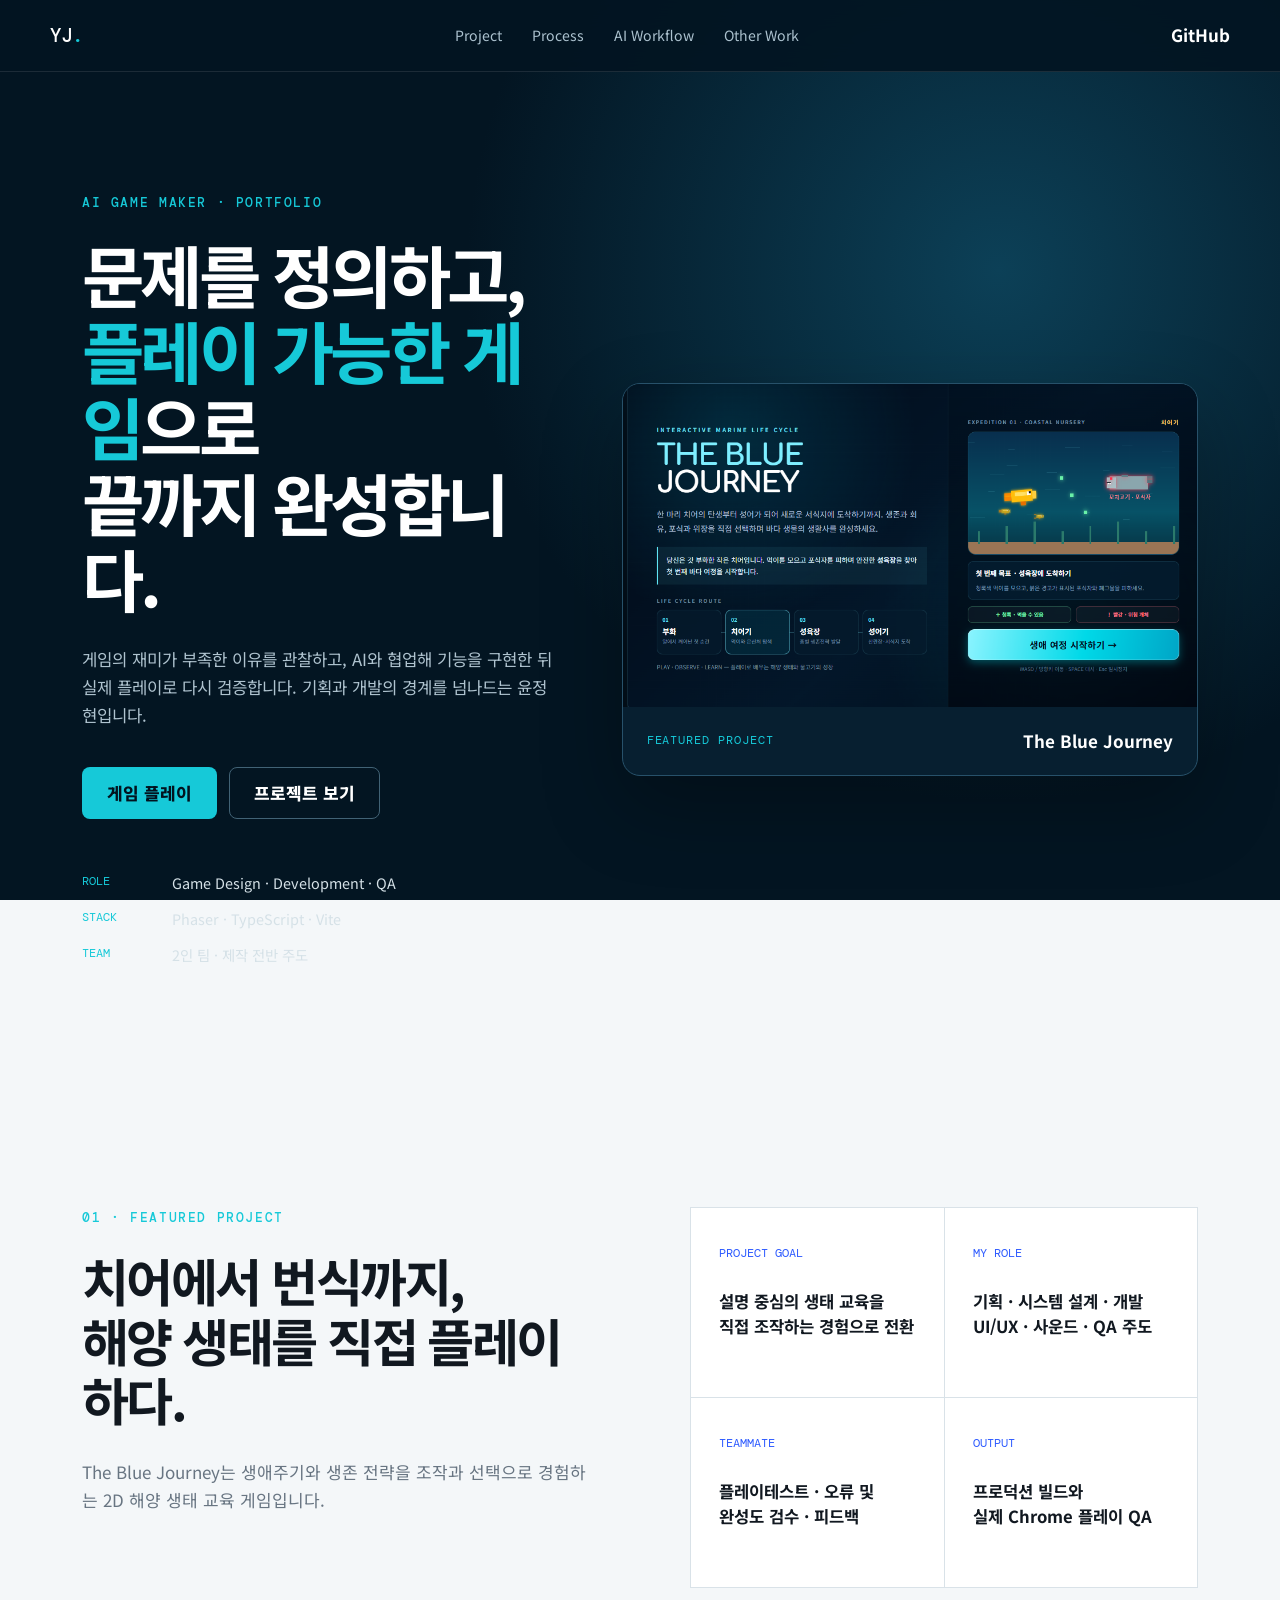
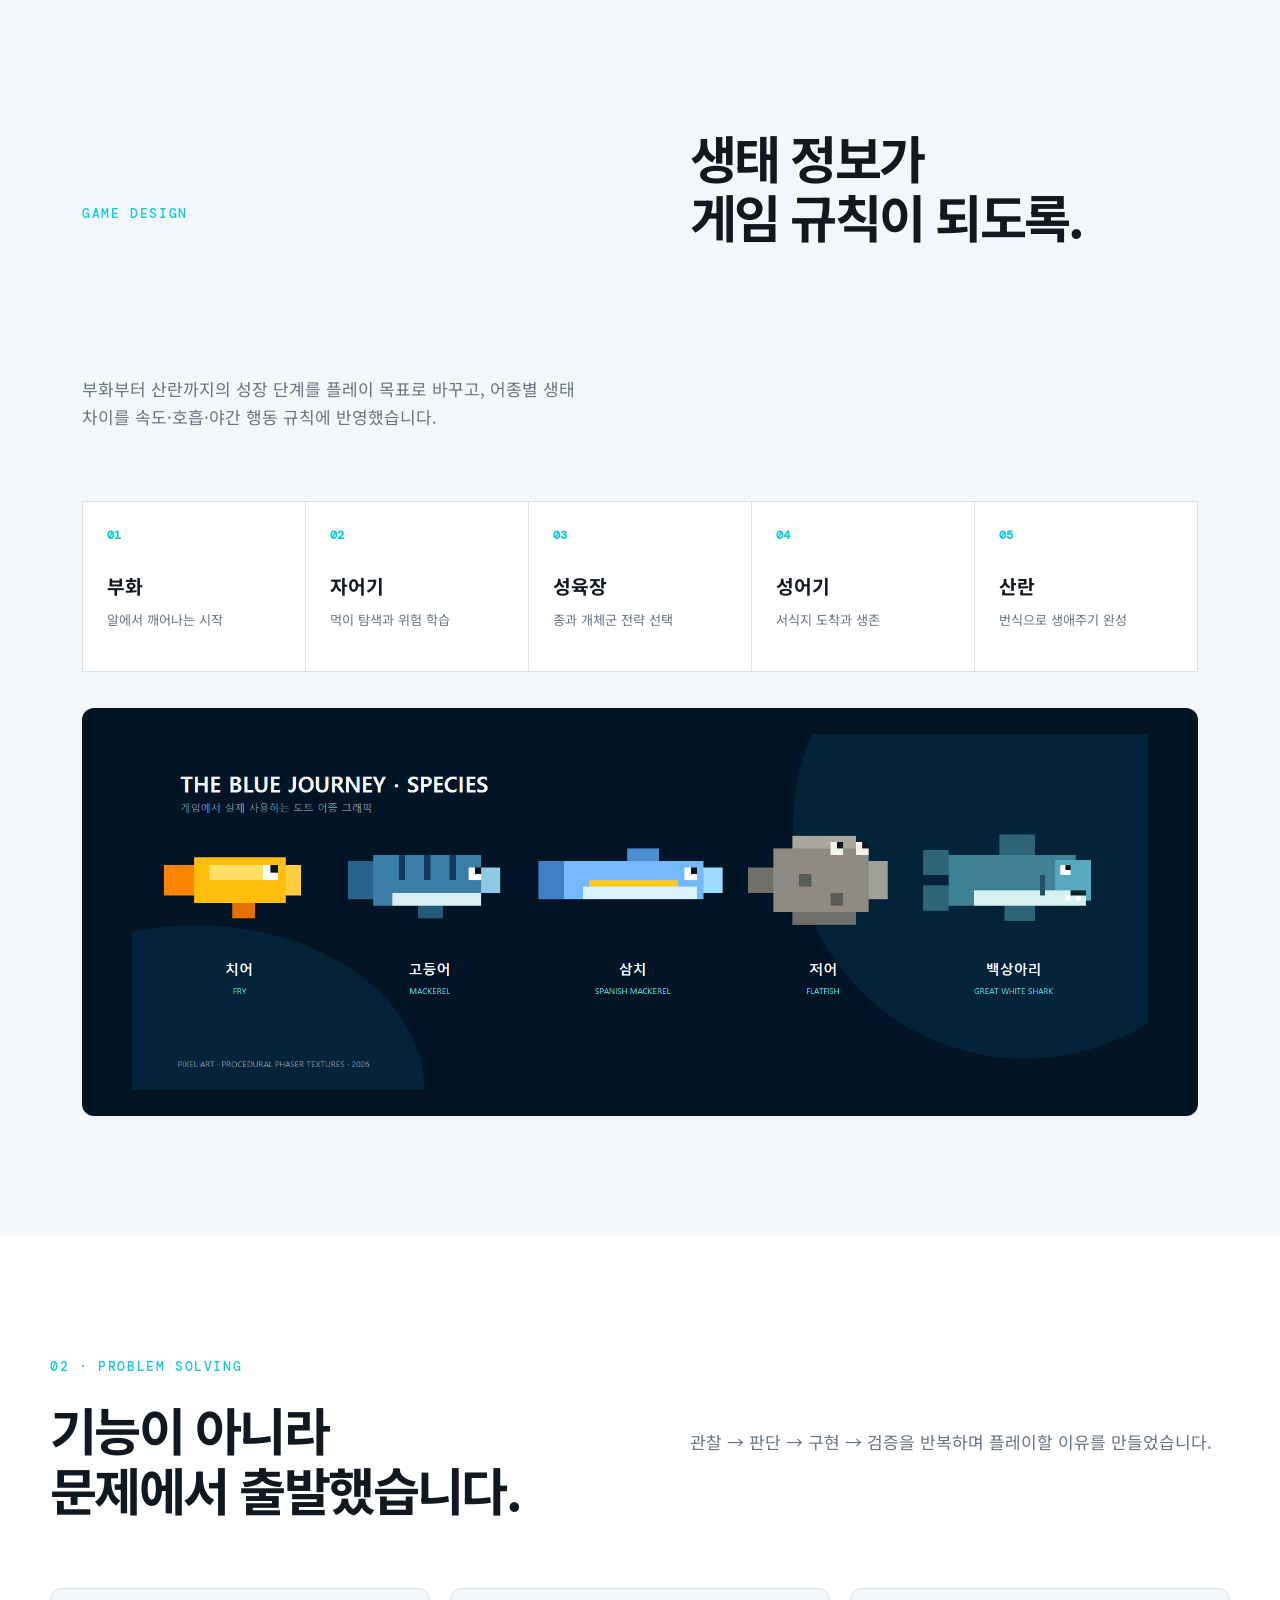
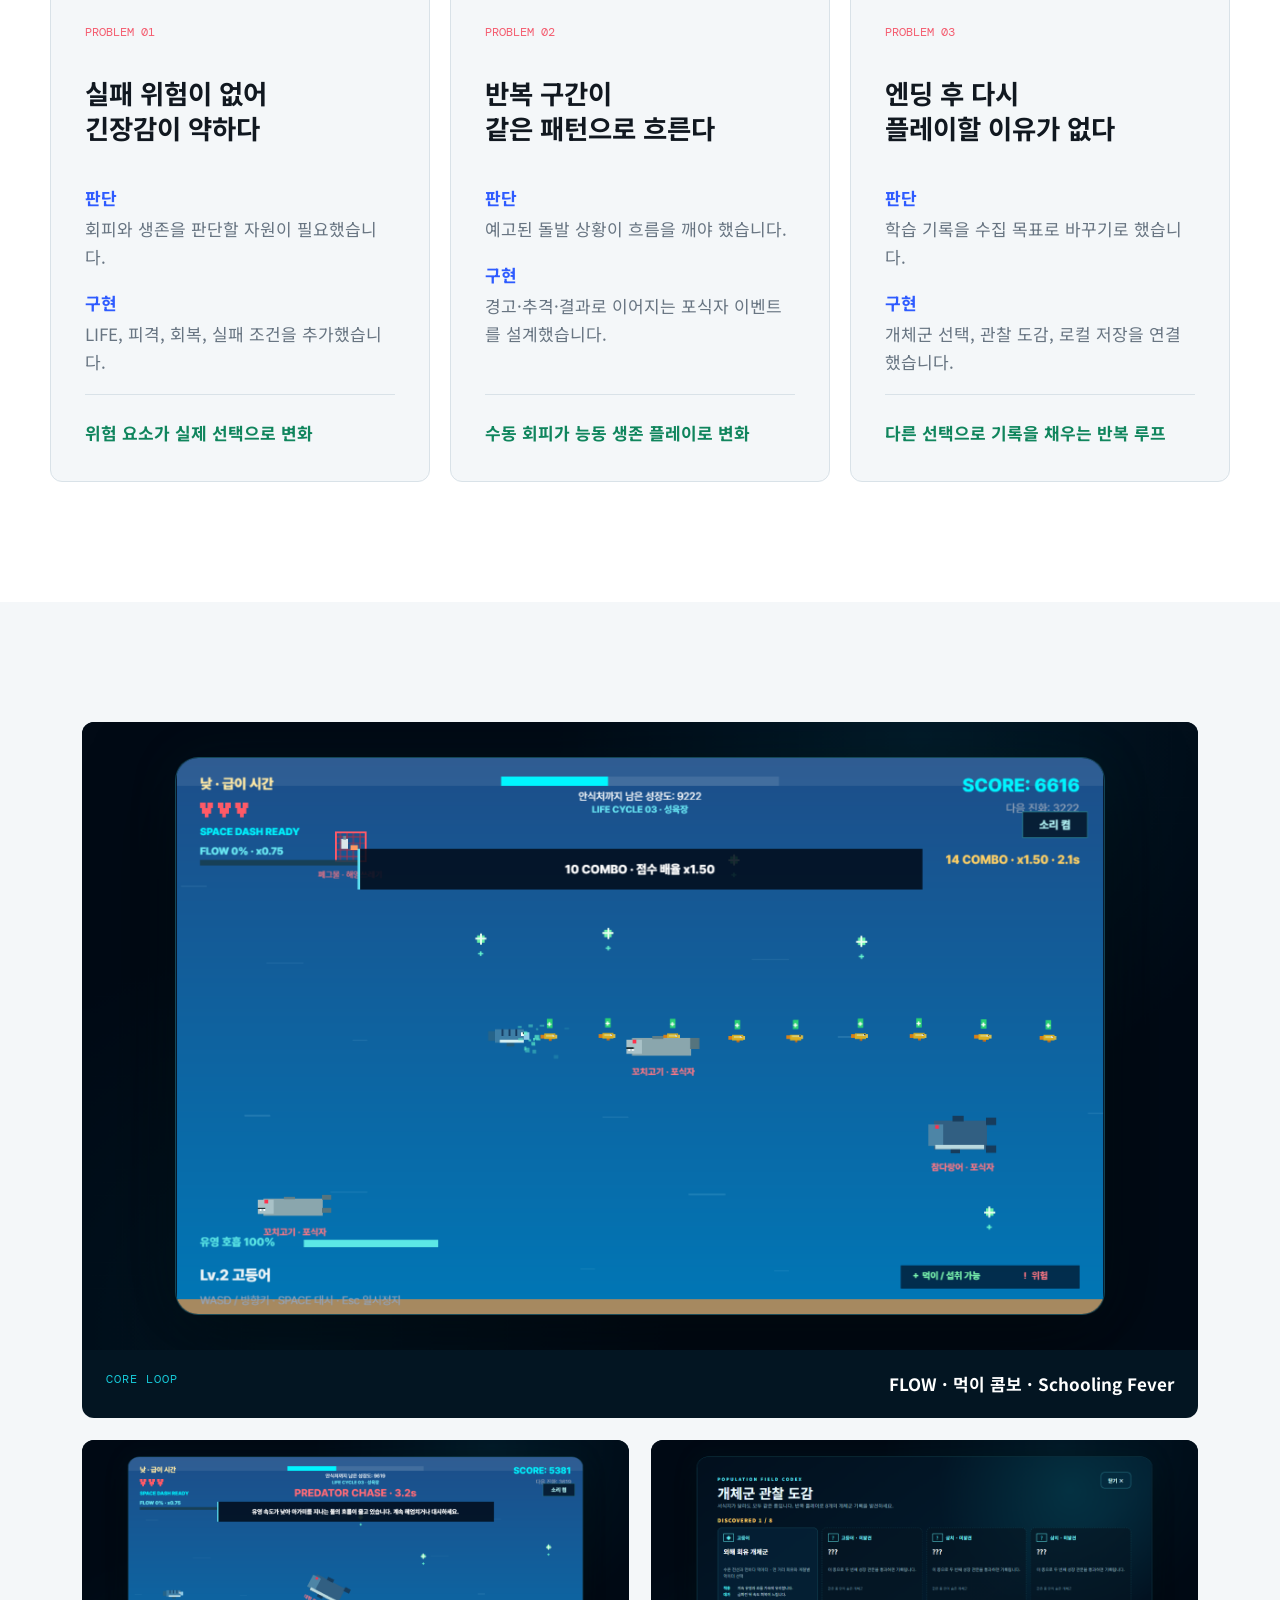
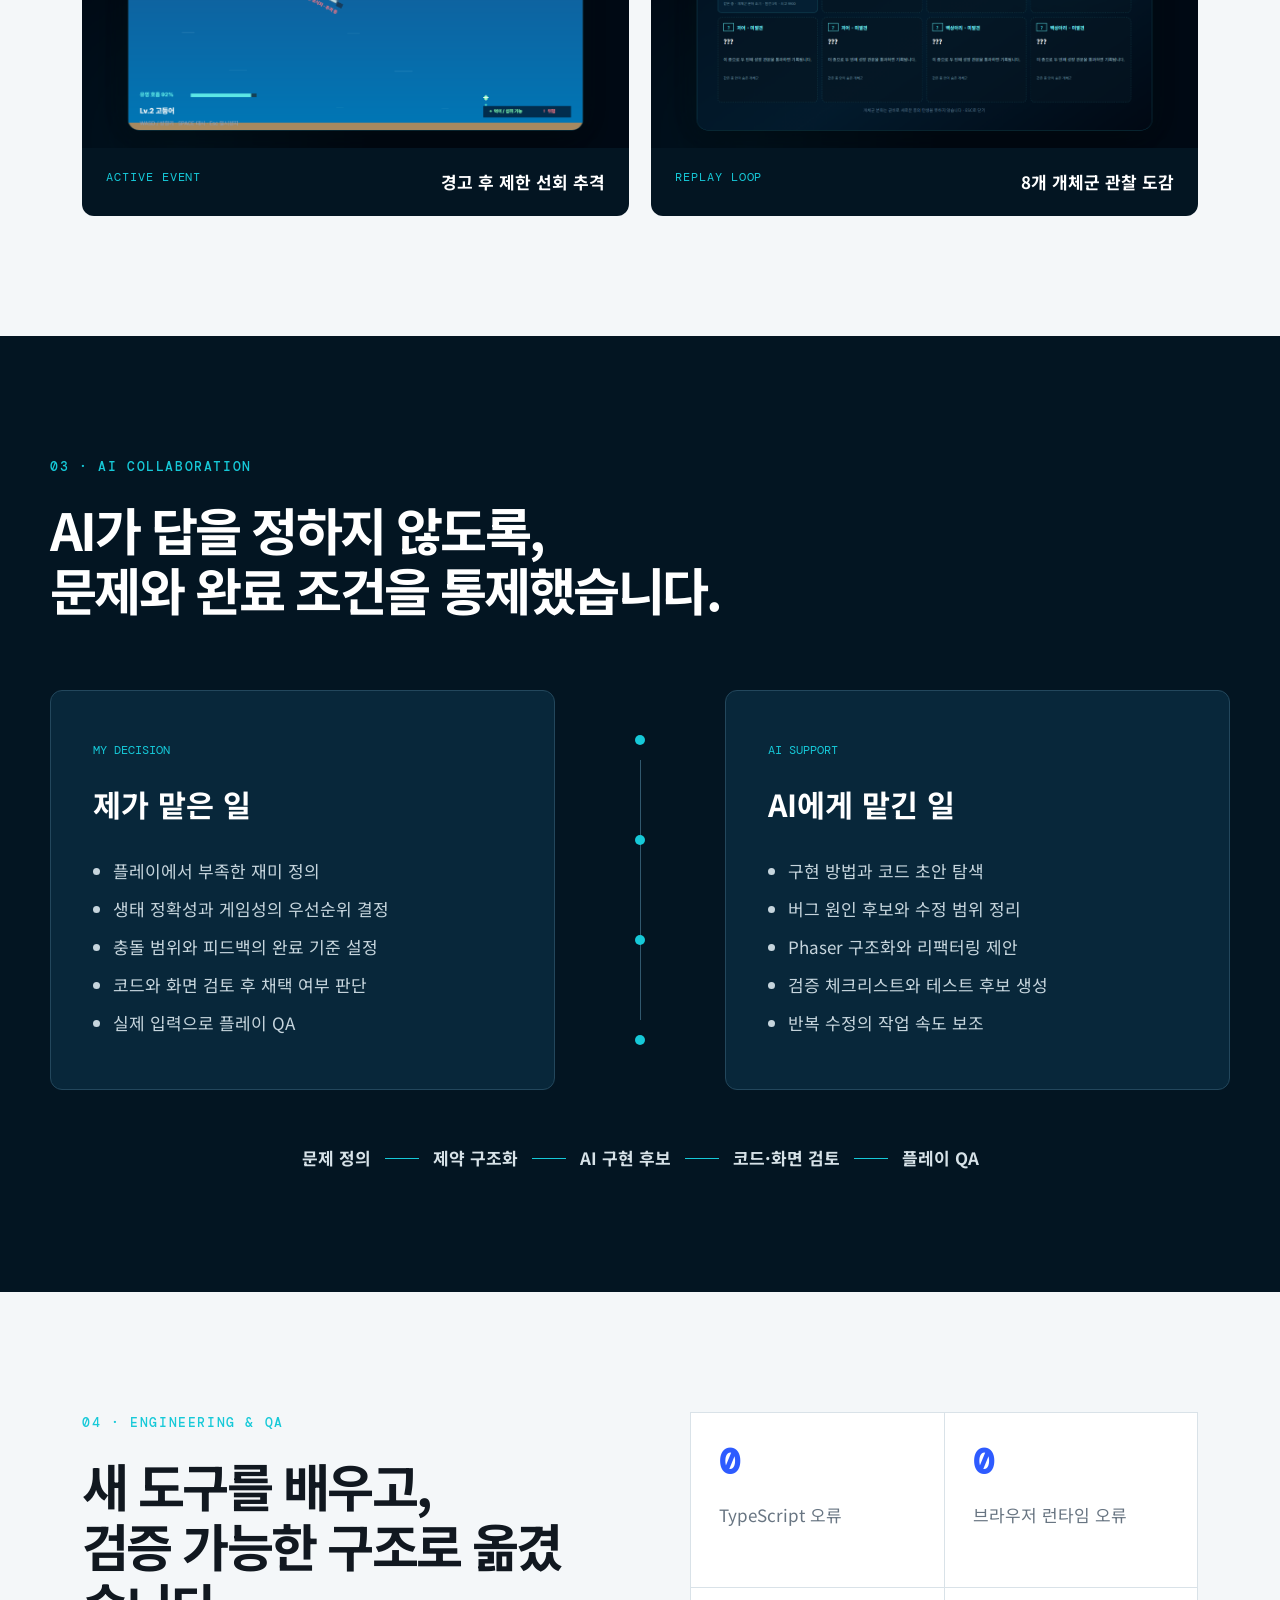
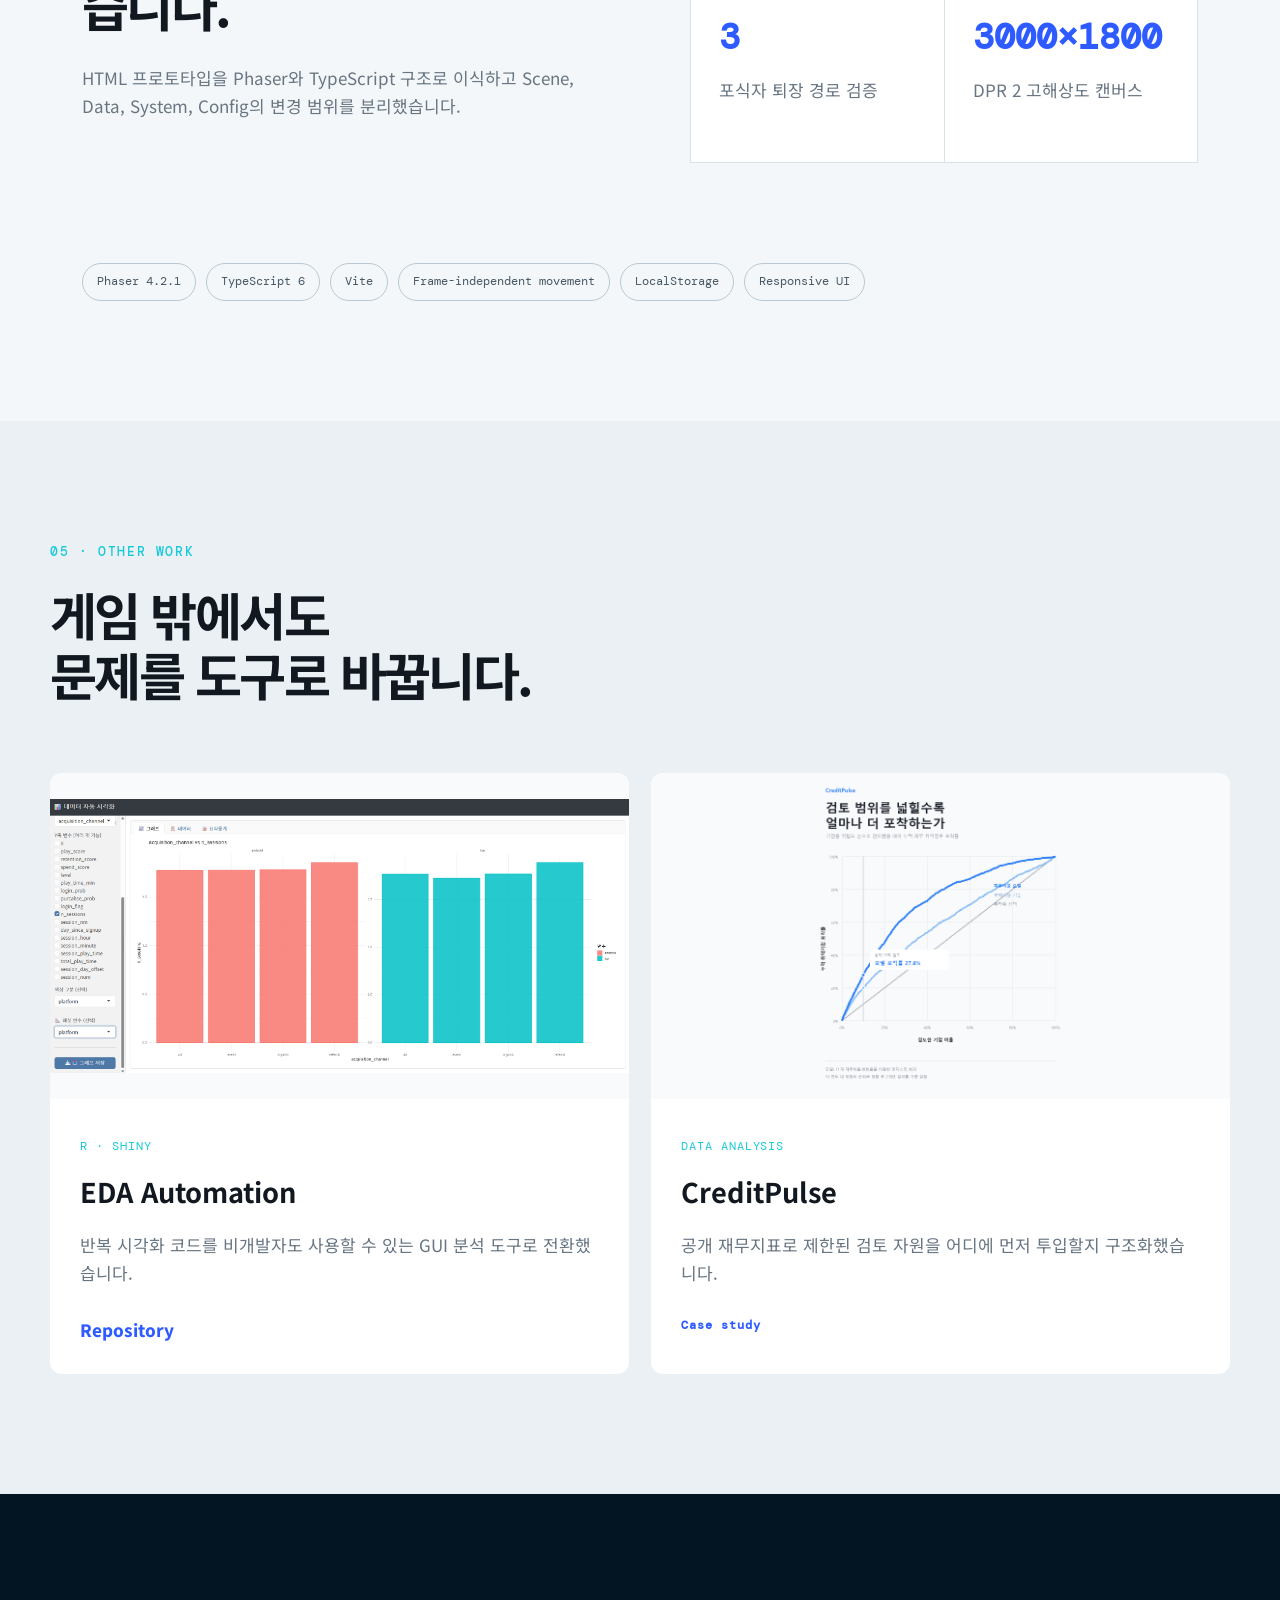
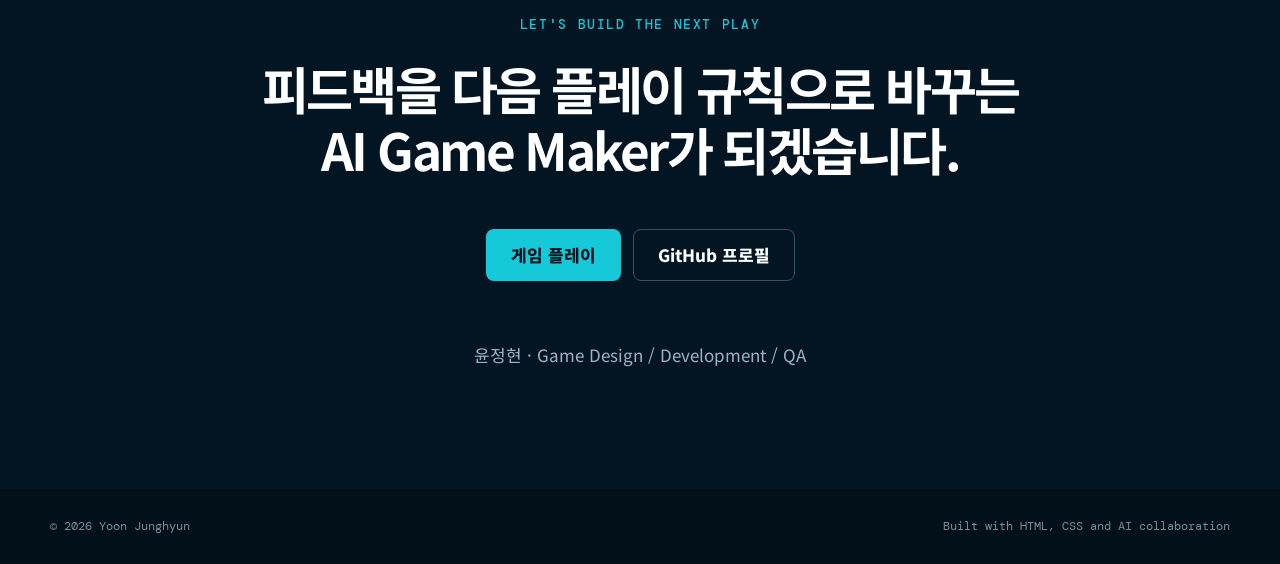
==== index.html @ adaa2466 "Publish AI Game Maker portfolio and playable game" ====
<!doctype html>
<html lang="ko">
  <head>
    <meta charset="UTF-8" />
    <meta name="viewport" content="width=device-width, initial-scale=1.0" />
    <meta name="description" content="AI Game Maker 지원자 윤정현의 게임 제작 포트폴리오" />
    <meta name="theme-color" content="#031522" />
    <title>윤정현 · AI Game Maker Portfolio</title>
    <link rel="preconnect" href="https://fonts.googleapis.com" />
    <link rel="preconnect" href="https://fonts.gstatic.com" crossorigin />
    <link href="https://fonts.googleapis.com/css2?family=DM+Mono:wght@400;500&family=Noto+Sans+KR:wght@400;500;700;900&display=swap" rel="stylesheet" />
    <link rel="stylesheet" href="./styles.css" />
  </head>
  <body>
    <header class="site-header">
      <a class="brand" href="#top" aria-label="페이지 맨 위로">YJ<span>.</span></a>
      <nav aria-label="주요 메뉴">
        <a href="#project">Project</a>
        <a href="#process">Process</a>
        <a href="#ai">AI Workflow</a>
        <a href="#other">Other Work</a>
      </nav>
      <a class="header-link" href="https://github.com/jh1011" target="_blank" rel="noreferrer">GitHub</a>
    </header>

    <main id="top">
      <section class="hero section-shell">
        <div class="hero-copy reveal">
          <p class="eyebrow">AI GAME MAKER · PORTFOLIO</p>
          <h1>문제를 정의하고,<br /><span>플레이 가능한 게임</span>으로<br />끝까지 완성합니다.</h1>
          <p class="hero-description">
            게임의 재미가 부족한 이유를 관찰하고, AI와 협업해 기능을 구현한 뒤
            실제 플레이로 다시 검증합니다. 기획과 개발의 경계를 넘나드는 윤정현입니다.
          </p>
          <div class="hero-actions">
            <a class="button primary" href="./game/">게임 플레이</a>
            <a class="button secondary" href="#project">프로젝트 보기</a>
          </div>
          <dl class="hero-meta">
            <div><dt>ROLE</dt><dd>Game Design · Development · QA</dd></div>
            <div><dt>STACK</dt><dd>Phaser · TypeScript · Vite</dd></div>
            <div><dt>TEAM</dt><dd>2인 팀 · 제작 전반 주도</dd></div>
          </dl>
        </div>
        <div class="hero-visual reveal delay-1">
          <img src="./assets/blue-journey-cover.png" alt="The Blue Journey 게임 시작 화면" />
          <div class="hero-caption"><span>FEATURED PROJECT</span><strong>The Blue Journey</strong></div>
        </div>
      </section>

      <section class="project-intro section-shell" id="project">
        <div class="section-heading reveal">
          <p class="eyebrow">01 · FEATURED PROJECT</p>
          <h2>치어에서 번식까지,<br />해양 생태를 직접 플레이하다.</h2>
          <p>The Blue Journey는 생애주기와 생존 전략을 조작과 선택으로 경험하는 2D 해양 생태 교육 게임입니다.</p>
        </div>
        <div class="project-facts reveal delay-1">
          <article><span>PROJECT GOAL</span><strong>설명 중심의 생태 교육을<br />직접 조작하는 경험으로 전환</strong></article>
          <article><span>MY ROLE</span><strong>기획 · 시스템 설계 · 개발<br />UI/UX · 사운드 · QA 주도</strong></article>
          <article><span>TEAMMATE</span><strong>플레이테스트 · 오류 및<br />완성도 검수 · 피드백</strong></article>
          <article><span>OUTPUT</span><strong>프로덕션 빌드와<br />실제 Chrome 플레이 QA</strong></article>
        </div>
      </section>

      <section class="life-cycle section-shell">
        <div class="cycle-copy reveal">
          <p class="eyebrow">GAME DESIGN</p>
          <h2>생태 정보가<br />게임 규칙이 되도록.</h2>
          <p>부화부터 산란까지의 성장 단계를 플레이 목표로 바꾸고, 어종별 생태 차이를 속도·호흡·야간 행동 규칙에 반영했습니다.</p>
        </div>
        <div class="cycle-route reveal delay-1" aria-label="게임 생애주기 단계">
          <div><b>01</b><strong>부화</strong><span>알에서 깨어나는 시작</span></div>
          <div><b>02</b><strong>자어기</strong><span>먹이 탐색과 위험 학습</span></div>
          <div><b>03</b><strong>성육장</strong><span>종과 개체군 전략 선택</span></div>
          <div><b>04</b><strong>성어기</strong><span>서식지 도착과 생존</span></div>
          <div><b>05</b><strong>산란</strong><span>번식으로 생애주기 완성</span></div>
        </div>
        <img class="fish-lineup reveal" src="./assets/fish-lineup.png" alt="게임에 등장하는 도트 그래픽 어종 캐릭터" />
      </section>

      <section class="process section-shell" id="process">
        <div class="section-heading reveal">
          <p class="eyebrow">02 · PROBLEM SOLVING</p>
          <h2>기능이 아니라<br />문제에서 출발했습니다.</h2>
          <p>관찰 → 판단 → 구현 → 검증을 반복하며 플레이할 이유를 만들었습니다.</p>
        </div>
        <div class="process-grid">
          <article class="process-card reveal">
            <span class="problem-tag">PROBLEM 01</span>
            <h3>실패 위험이 없어<br />긴장감이 약하다</h3>
            <p><b>판단</b> 회피와 생존을 판단할 자원이 필요했습니다.</p>
            <p><b>구현</b> LIFE, 피격, 회복, 실패 조건을 추가했습니다.</p>
            <strong class="result">위험 요소가 실제 선택으로 변화</strong>
          </article>
          <article class="process-card reveal delay-1">
            <span class="problem-tag">PROBLEM 02</span>
            <h3>반복 구간이<br />같은 패턴으로 흐른다</h3>
            <p><b>판단</b> 예고된 돌발 상황이 흐름을 깨야 했습니다.</p>
            <p><b>구현</b> 경고·추격·결과로 이어지는 포식자 이벤트를 설계했습니다.</p>
            <strong class="result">수동 회피가 능동 생존 플레이로 변화</strong>
          </article>
          <article class="process-card reveal delay-2">
            <span class="problem-tag">PROBLEM 03</span>
            <h3>엔딩 후 다시<br />플레이할 이유가 없다</h3>
            <p><b>판단</b> 학습 기록을 수집 목표로 바꾸기로 했습니다.</p>
            <p><b>구현</b> 개체군 선택, 관찰 도감, 로컬 저장을 연결했습니다.</p>
            <strong class="result">다른 선택으로 기록을 채우는 반복 루프</strong>
          </article>
        </div>
      </section>

      <section class="screens section-shell" aria-label="게임 플레이 화면">
        <figure class="screen-wide reveal">
          <img src="./assets/gameplay-flow.png" alt="FLOW와 먹이 콤보가 작동하는 플레이 화면" />
          <figcaption><span>CORE LOOP</span><strong>FLOW · 먹이 콤보 · Schooling Fever</strong></figcaption>
        </figure>
        <figure class="reveal delay-1">
          <img src="./assets/predator-chase.png" alt="포식자 추격 이벤트 플레이 화면" />
          <figcaption><span>ACTIVE EVENT</span><strong>경고 후 제한 선회 추격</strong></figcaption>
        </figure>
        <figure class="reveal delay-2">
          <img src="./assets/population-codex.png" alt="발견한 개체군이 기록되는 관찰 도감 화면" />
          <figcaption><span>REPLAY LOOP</span><strong>8개 개체군 관찰 도감</strong></figcaption>
        </figure>
      </section>

      <section class="ai-workflow section-shell" id="ai">
        <div class="section-heading light reveal">
          <p class="eyebrow">03 · AI COLLABORATION</p>
          <h2>AI가 답을 정하지 않도록,<br />문제와 완료 조건을 통제했습니다.</h2>
        </div>
        <div class="role-split reveal delay-1">
          <article>
            <span>MY DECISION</span>
            <h3>제가 맡은 일</h3>
            <ul>
              <li>플레이에서 부족한 재미 정의</li>
              <li>생태 정확성과 게임성의 우선순위 결정</li>
              <li>충돌 범위와 피드백의 완료 기준 설정</li>
              <li>코드와 화면 검토 후 채택 여부 판단</li>
              <li>실제 입력으로 플레이 QA</li>
            </ul>
          </article>
          <div class="workflow-line" aria-hidden="true"><span></span><span></span><span></span><span></span></div>
          <article>
            <span>AI SUPPORT</span>
            <h3>AI에게 맡긴 일</h3>
            <ul>
              <li>구현 방법과 코드 초안 탐색</li>
              <li>버그 원인 후보와 수정 범위 정리</li>
              <li>Phaser 구조화와 리팩터링 제안</li>
              <li>검증 체크리스트와 테스트 후보 생성</li>
              <li>반복 수정의 작업 속도 보조</li>
            </ul>
          </article>
        </div>
        <p class="workflow-summary reveal">문제 정의 <i></i> 제약 구조화 <i></i> AI 구현 후보 <i></i> 코드·화면 검토 <i></i> 플레이 QA</p>
      </section>

      <section class="engineering section-shell">
        <div class="section-heading reveal">
          <p class="eyebrow">04 · ENGINEERING & QA</p>
          <h2>새 도구를 배우고,<br />검증 가능한 구조로 옮겼습니다.</h2>
          <p>HTML 프로토타입을 Phaser와 TypeScript 구조로 이식하고 Scene, Data, System, Config의 변경 범위를 분리했습니다.</p>
        </div>
        <div class="metrics reveal delay-1">
          <article><strong>0</strong><span>TypeScript 오류</span></article>
          <article><strong>0</strong><span>브라우저 런타임 오류</span></article>
          <article><strong>3</strong><span>포식자 퇴장 경로 검증</span></article>
          <article><strong>3000×1800</strong><span>DPR 2 고해상도 캔버스</span></article>
        </div>
        <div class="tech-row reveal">
          <span>Phaser 4.2.1</span><span>TypeScript 6</span><span>Vite</span><span>Frame-independent movement</span><span>LocalStorage</span><span>Responsive UI</span>
        </div>
      </section>

      <section class="other-work section-shell" id="other">
        <div class="section-heading reveal">
          <p class="eyebrow">05 · OTHER WORK</p>
          <h2>게임 밖에서도<br />문제를 도구로 바꿉니다.</h2>
        </div>
        <div class="other-grid">
          <article class="other-card reveal">
            <img src="./assets/eda-automation.png" alt="EDA 자동화 GUI 분석 도구 화면" />
            <div><span>R · SHINY</span><h3>EDA Automation</h3><p>반복 시각화 코드를 비개발자도 사용할 수 있는 GUI 분석 도구로 전환했습니다.</p><a href="https://github.com/jh1011/r-shiny-data-visualization-app" target="_blank" rel="noreferrer">Repository</a></div>
          </article>
          <article class="other-card reveal delay-1">
            <img src="./assets/creditpulse.png" alt="CreditPulse 취약징후 기업 선별 결과 그래프" />
            <div><span>DATA ANALYSIS</span><h3>CreditPulse</h3><p>공개 재무지표로 제한된 검토 자원을 어디에 먼저 투입할지 구조화했습니다.</p><span class="coming">Case study</span></div>
          </article>
        </div>
      </section>

      <section class="contact section-shell reveal">
        <p class="eyebrow">LET'S BUILD THE NEXT PLAY</p>
        <h2>피드백을 다음 플레이 규칙으로 바꾸는<br />AI Game Maker가 되겠습니다.</h2>
        <div class="contact-links">
          <a class="button primary" href="./game/">게임 플레이</a>
          <a class="button secondary dark" href="https://github.com/jh1011" target="_blank" rel="noreferrer">GitHub 프로필</a>
        </div>
        <p class="contact-name">윤정현 · Game Design / Development / QA</p>
      </section>
    </main>

    <footer><span>© 2026 Yoon Junghyun</span><span>Built with HTML, CSS and AI collaboration</span></footer>
    <script src="./script.js"></script>
  </body>
</html>
---- styles.css ----
:root {
  --navy: #031522;
  --navy-2: #08273a;
  --ink: #111820;
  --muted: #687582;
  --paper: #f4f7f9;
  --white: #ffffff;
  --line: #d9e2e8;
  --cyan: #16c9d8;
  --blue: #2e5bff;
  --green: #33bd87;
  --red: #f45d70;
  --max: 1180px;
}

* { box-sizing: border-box; }
html { scroll-behavior: smooth; }
body { margin: 0; background: var(--paper); color: var(--ink); font-family: "Noto Sans KR", sans-serif; font-size: 17px; line-height: 1.65; }
a { color: inherit; text-decoration: none; }
img { display: block; width: 100%; }
.section-shell { max-width: var(--max); margin: 0 auto; padding: 120px 32px; }
.eyebrow { margin: 0 0 22px; color: var(--cyan); font-family: "DM Mono", monospace; font-size: .84rem; font-weight: 500; letter-spacing: .12em; }
.site-header { position: sticky; top: 0; z-index: 20; display: flex; align-items: center; justify-content: space-between; height: 72px; padding: 0 max(32px, calc((100vw - var(--max)) / 2)); background: rgba(3,21,34,.9); color: var(--white); border-bottom: 1px solid rgba(255,255,255,.1); backdrop-filter: blur(14px); }
.brand { font-family: "DM Mono", monospace; font-size: 1.2rem; font-weight: 500; }
.brand span { color: var(--cyan); }
.site-header nav { display: flex; gap: 30px; font-size: .88rem; color: #acc2cf; }
.site-header nav a:hover, .header-link:hover { color: var(--cyan); }
.header-link { color: var(--white); font-weight: 700; }

.hero { min-height: calc(100vh - 72px); display: grid; grid-template-columns: .9fr 1.1fr; gap: 68px; align-items: center; color: var(--white); }
body::before { content: ""; position: absolute; inset: 0 0 auto; height: min(900px, 100vh); z-index: -1; background: radial-gradient(circle at 78% 30%, #0c4057 0, var(--navy) 45%), var(--navy); }
.hero h1 { margin: 0; font-size: clamp(2.9rem, 5.3vw, 5.2rem); line-height: 1.12; letter-spacing: -.055em; }
.hero h1 span { color: var(--cyan); }
.hero-description { max-width: 640px; margin: 30px 0 0; color: #afc3cf; font-size: 1.05rem; }
.hero-actions { display: flex; gap: 12px; margin-top: 38px; }
.button { display: inline-flex; align-items: center; justify-content: center; min-height: 52px; padding: 0 24px; border: 1px solid transparent; border-radius: 8px; font-weight: 800; transition: transform .2s ease, background .2s ease; }
.button:hover { transform: translateY(-2px); }
.button.primary { background: var(--cyan); color: #02131f; }
.button.secondary { border-color: #416275; color: var(--white); }
.button.secondary.dark { border-color: #365164; }
.hero-meta { display: grid; gap: 12px; margin: 52px 0 0; }
.hero-meta div { display: grid; grid-template-columns: 74px 1fr; gap: 16px; }
.hero-meta dt { color: var(--cyan); font-family: "DM Mono", monospace; font-size: .76rem; }
.hero-meta dd { margin: 0; color: #d5e1e7; font-size: .9rem; }
.hero-visual { overflow: hidden; border: 1px solid #27516a; border-radius: 18px; background: #071f30; box-shadow: 0 30px 80px rgba(0,0,0,.28); }
.hero-visual img { aspect-ratio: 16/9; object-fit: cover; }
.hero-caption { display: flex; align-items: center; justify-content: space-between; padding: 20px 24px; }
.hero-caption span, figure figcaption span, .other-card span { color: var(--cyan); font-family: "DM Mono", monospace; font-size: .74rem; letter-spacing: .08em; }

.project-intro { display: grid; grid-template-columns: 1fr 1fr; gap: 100px; }
.section-heading h2, .cycle-copy h2 { margin: 0; font-size: clamp(2.35rem, 4vw, 4rem); line-height: 1.17; letter-spacing: -.05em; }
.section-heading > p:last-child, .cycle-copy > p:last-child { max-width: 650px; margin: 28px 0 0; color: var(--muted); }
.project-facts { display: grid; grid-template-columns: 1fr 1fr; border-top: 1px solid var(--line); border-left: 1px solid var(--line); }
.project-facts article { min-height: 190px; padding: 28px; border-right: 1px solid var(--line); border-bottom: 1px solid var(--line); background: var(--white); }
.project-facts span { color: var(--blue); font-family: "DM Mono", monospace; font-size: .73rem; }
.project-facts strong { display: block; margin-top: 25px; font-size: 1.04rem; line-height: 1.55; }

.life-cycle { padding-top: 20px; }
.cycle-copy { display: grid; grid-template-columns: 1fr 1fr; gap: 100px; align-items: end; }
.cycle-route { display: grid; grid-template-columns: repeat(5, 1fr); margin-top: 70px; border-top: 1px solid var(--line); border-left: 1px solid var(--line); }
.cycle-route div { min-height: 170px; padding: 24px; border-right: 1px solid var(--line); border-bottom: 1px solid var(--line); background: var(--white); }
.cycle-route b { display: block; color: var(--cyan); font-family: "DM Mono", monospace; font-size: .75rem; }
.cycle-route strong { display: block; margin-top: 25px; font-size: 1.2rem; }
.cycle-route span { display: block; margin-top: 6px; color: var(--muted); font-size: .82rem; }
.fish-lineup { margin-top: 36px; padding: 26px 50px; border-radius: 12px; background: var(--navy); }

.process { max-width: none; padding-left: max(32px, calc((100vw - var(--max)) / 2)); padding-right: max(32px, calc((100vw - var(--max)) / 2)); background: var(--white); }
.process .section-heading { display: grid; grid-template-columns: 1fr 1fr; column-gap: 100px; }
.process .section-heading .eyebrow { grid-column: 1/-1; }
.process-grid { display: grid; grid-template-columns: repeat(3, 1fr); gap: 20px; margin-top: 68px; }
.process-card { display: flex; flex-direction: column; min-height: 480px; padding: 34px; border: 1px solid var(--line); border-radius: 12px; background: var(--paper); }
.problem-tag { color: var(--red); font-family: "DM Mono", monospace; font-size: .74rem; }
.process-card h3 { margin: 32px 0 38px; font-size: 1.65rem; line-height: 1.35; }
.process-card p { margin: 0 0 18px; color: var(--muted); }
.process-card p b { display: block; margin-bottom: 3px; color: var(--blue); }
.result { margin-top: auto; padding-top: 24px; border-top: 1px solid var(--line); color: #10855d; }

.screens { display: grid; grid-template-columns: 1fr 1fr; gap: 22px; }
.screens figure { margin: 0; overflow: hidden; border-radius: 12px; background: var(--navy); color: var(--white); }
.screens .screen-wide { grid-column: 1/-1; }
.screens img { aspect-ratio: 16/9; object-fit: cover; }
.screens figcaption { display: flex; justify-content: space-between; gap: 20px; padding: 20px 24px; }

.ai-workflow { max-width: none; padding-left: max(32px, calc((100vw - var(--max)) / 2)); padding-right: max(32px, calc((100vw - var(--max)) / 2)); background: var(--navy); color: var(--white); }
.section-heading.light > p:last-child { color: #9bb5c4; }
.role-split { display: grid; grid-template-columns: 1fr 90px 1fr; gap: 40px; margin-top: 70px; }
.role-split article { padding: 42px; border: 1px solid #23475c; border-radius: 12px; background: var(--navy-2); }
.role-split article > span { color: var(--cyan); font-family: "DM Mono", monospace; font-size: .78rem; }
.role-split h3 { margin: 18px 0 28px; font-size: 1.9rem; }
.role-split ul { margin: 0; padding-left: 1.2em; color: #c6d5dd; }
.role-split li { margin: 10px 0; }
.workflow-line { display: flex; flex-direction: column; align-items: center; justify-content: space-around; }
.workflow-line::before { content: ""; position: absolute; width: 1px; height: 260px; background: #31586e; }
.workflow-line span { z-index: 1; width: 10px; height: 10px; border-radius: 50%; background: var(--cyan); }
.workflow-summary { display: flex; align-items: center; justify-content: center; flex-wrap: wrap; gap: 14px; margin: 54px 0 0; color: #d7e2e8; font-weight: 700; }
.workflow-summary i { width: 34px; height: 1px; background: var(--cyan); }

.engineering { display: grid; grid-template-columns: 1fr 1fr; gap: 100px; }
.metrics { display: grid; grid-template-columns: 1fr 1fr; border-top: 1px solid var(--line); border-left: 1px solid var(--line); }
.metrics article { min-height: 175px; padding: 28px; border-right: 1px solid var(--line); border-bottom: 1px solid var(--line); background: var(--white); }
.metrics strong { display: block; color: var(--blue); font-family: "DM Mono", monospace; font-size: 2.2rem; line-height: 1.2; }
.metrics span { display: block; margin-top: 18px; color: var(--muted); }
.tech-row { grid-column: 1/-1; display: flex; flex-wrap: wrap; gap: 10px; }
.tech-row span { padding: 8px 14px; border: 1px solid #b9c9d3; border-radius: 999px; color: #465764; font-family: "DM Mono", monospace; font-size: .75rem; }

.other-work { max-width: none; padding-left: max(32px, calc((100vw - var(--max)) / 2)); padding-right: max(32px, calc((100vw - var(--max)) / 2)); background: #eaf0f4; }
.other-grid { display: grid; grid-template-columns: 1fr 1fr; gap: 22px; margin-top: 68px; }
.other-card { overflow: hidden; border-radius: 12px; background: var(--white); }
.other-card img { aspect-ratio: 16/9; object-fit: contain; background: #f8fafb; }
.other-card div { padding: 30px; }
.other-card h3 { margin: 12px 0; font-size: 1.7rem; }
.other-card p { color: var(--muted); }
.other-card a, .coming { display: inline-block; margin-top: 12px; color: var(--blue) !important; font-weight: 800; }

.contact { max-width: none; padding-left: max(32px, calc((100vw - var(--max)) / 2)); padding-right: max(32px, calc((100vw - var(--max)) / 2)); background: var(--navy); color: var(--white); text-align: center; }
.contact h2 { max-width: 940px; margin: 0 auto; font-size: clamp(2.2rem, 4vw, 4.2rem); line-height: 1.2; letter-spacing: -.05em; }
.contact-links { display: flex; justify-content: center; gap: 12px; margin-top: 48px; }
.contact-name { margin: 60px 0 0; color: #9db5c3; }
footer { display: flex; justify-content: space-between; padding: 28px max(32px, calc((100vw - var(--max)) / 2)); background: #02101a; color: #78909e; font-family: "DM Mono", monospace; font-size: .72rem; }

.reveal { opacity: 0; transform: translateY(24px); transition: opacity .7s ease, transform .7s ease; }
.reveal.visible { opacity: 1; transform: none; }
.delay-1 { transition-delay: .12s; }
.delay-2 { transition-delay: .24s; }

@media (max-width: 900px) {
  .site-header nav { display: none; }
  .hero, .project-intro, .cycle-copy, .engineering { grid-template-columns: 1fr; gap: 50px; }
  .hero { padding-top: 70px; }
  .hero-visual { order: -1; }
  .process .section-heading { display: block; }
  .process-grid, .other-grid { grid-template-columns: 1fr; }
  .cycle-route { grid-template-columns: 1fr 1fr; }
  .role-split { grid-template-columns: 1fr; }
  .workflow-line { display: none; }
}

@media (max-width: 600px) {
  body { font-size: 16px; }
  .section-shell { padding: 88px 20px; }
  .site-header { padding: 0 20px; }
  .hero h1 { font-size: 2.65rem; }
  .hero-actions, .contact-links { flex-direction: column; }
  .button { width: 100%; }
  .project-facts, .metrics, .screens { grid-template-columns: 1fr; }
  .screens .screen-wide { grid-column: auto; }
  .cycle-route { grid-template-columns: 1fr; }
  .cycle-route div { min-height: 125px; }
  .process-card { min-height: auto; }
  .result { margin-top: 35px; }
  .role-split article { padding: 28px; }
  .screens figcaption { display: block; }
  .screens figcaption strong { display: block; margin-top: 8px; }
  footer { display: block; text-align: center; }
  footer span { display: block; margin: 5px; }
}

@media (prefers-reduced-motion: reduce) {
  html { scroll-behavior: auto; }
  .reveal { opacity: 1; transform: none; transition: none; }
}
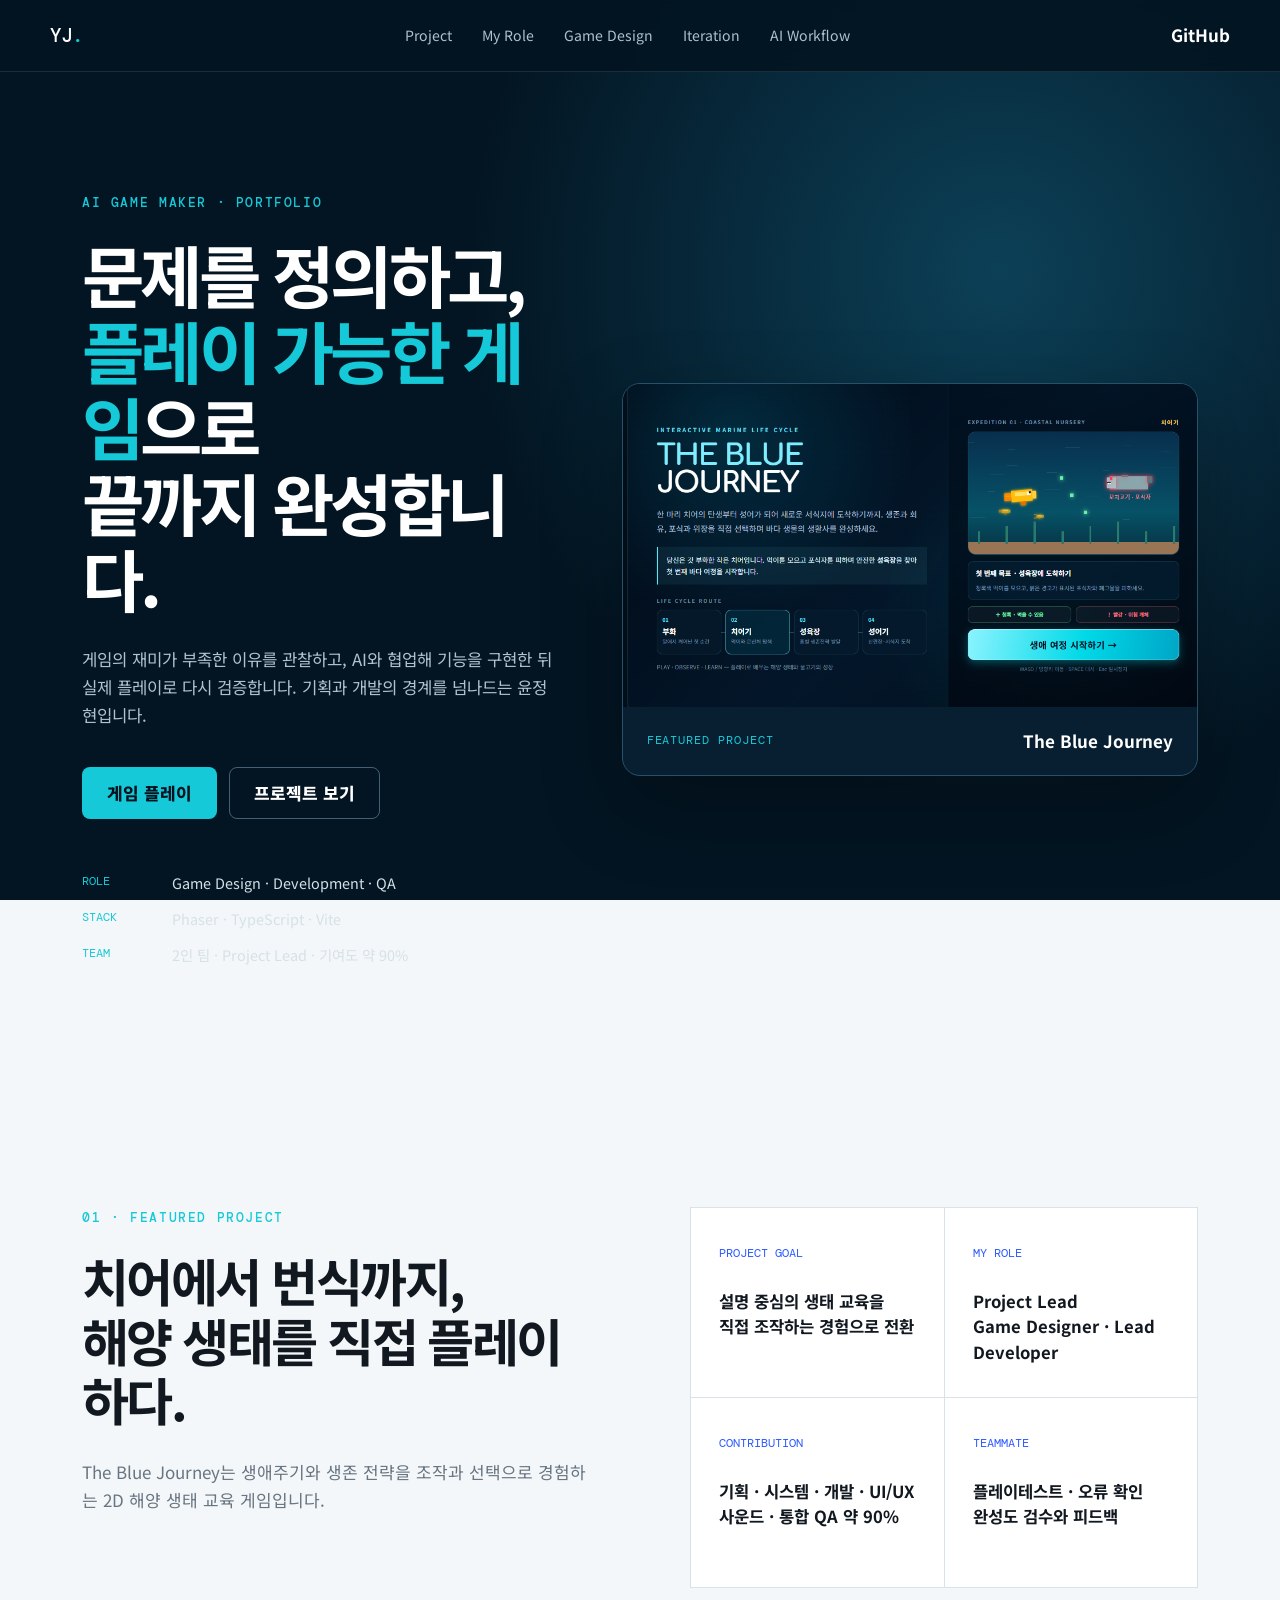
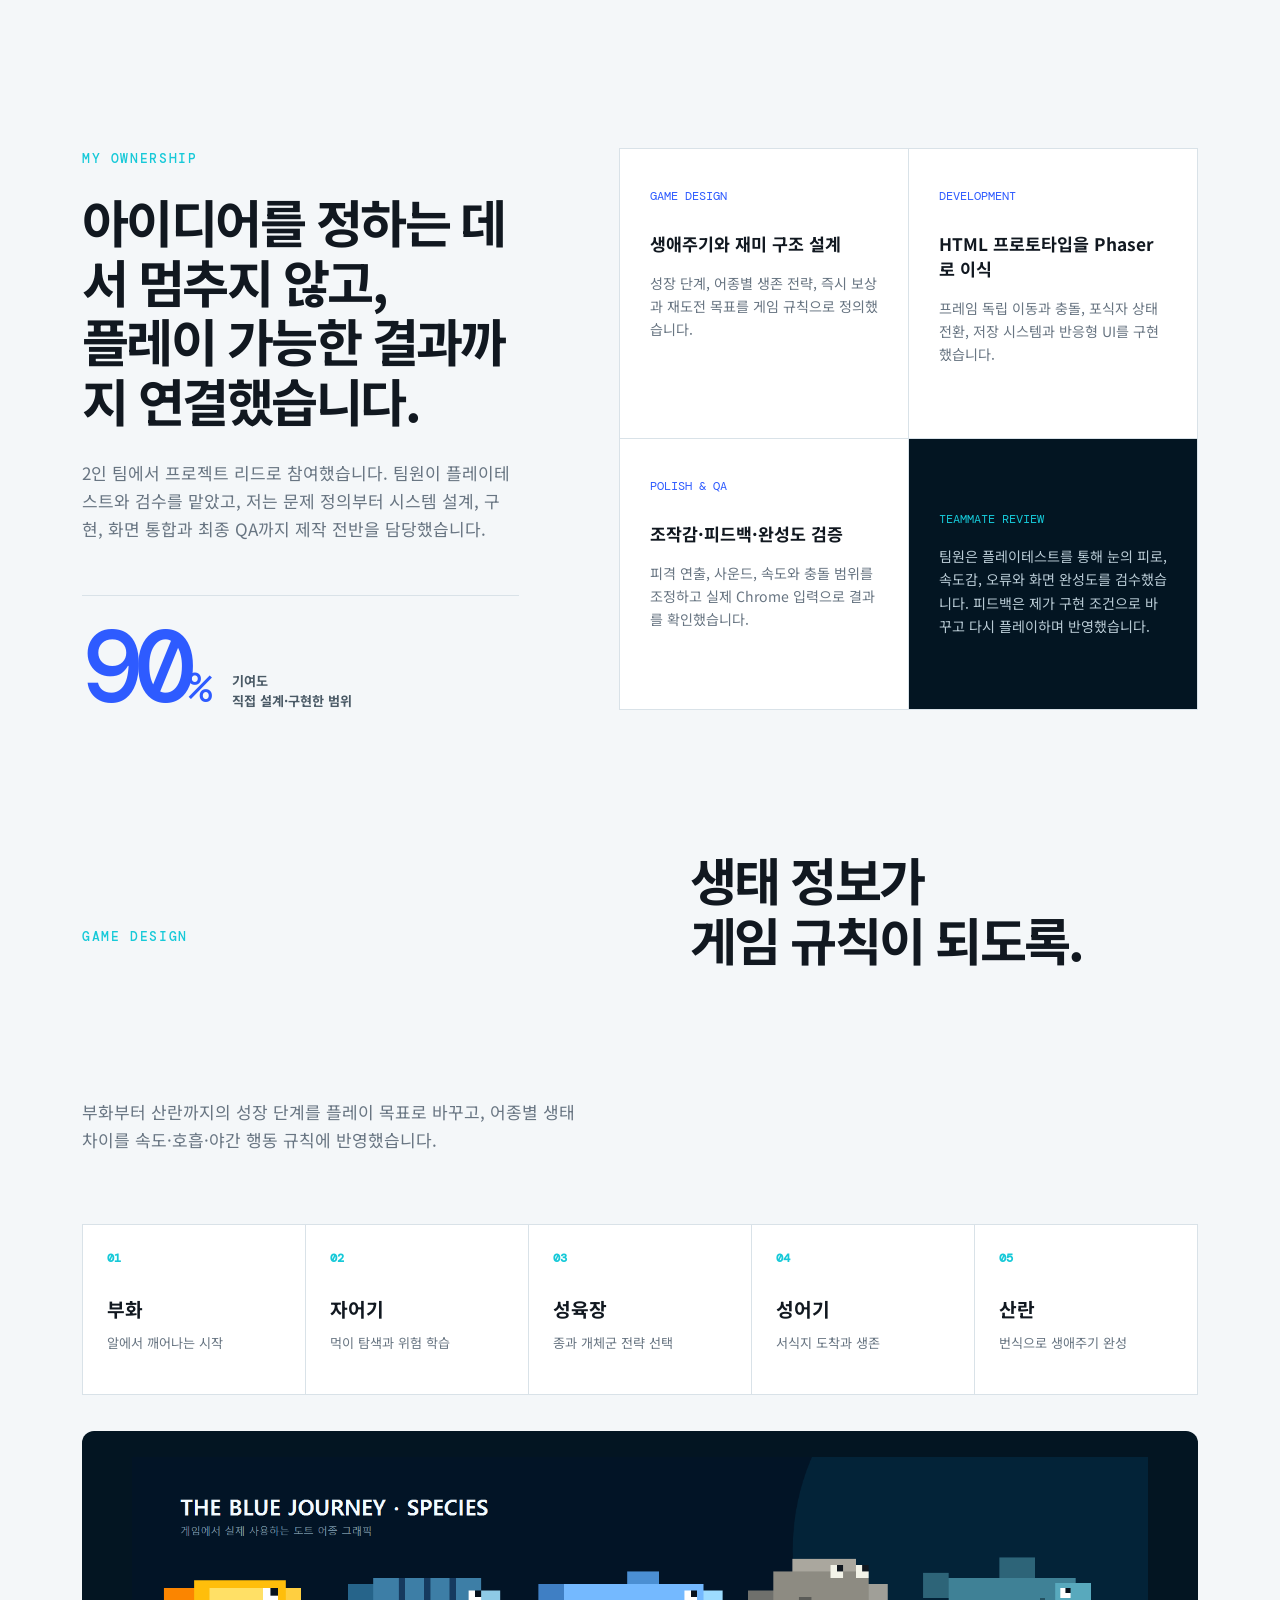
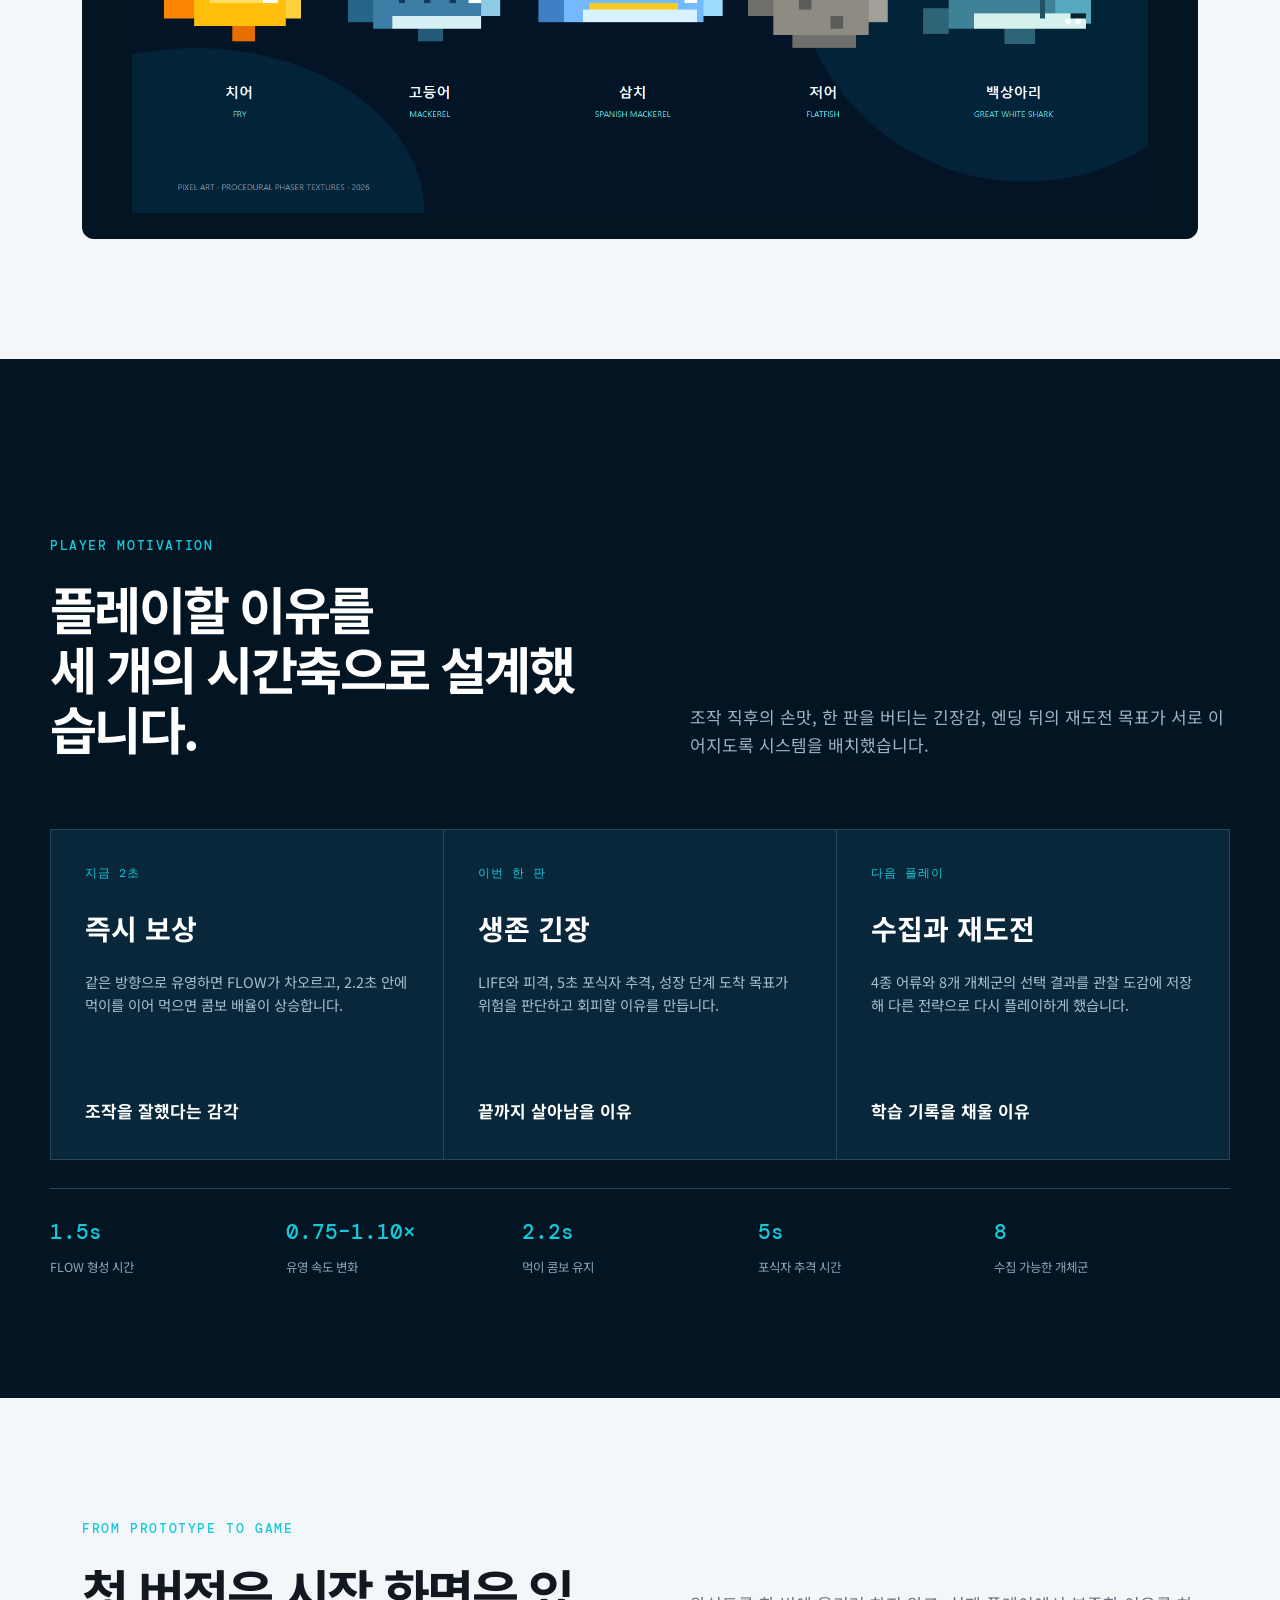
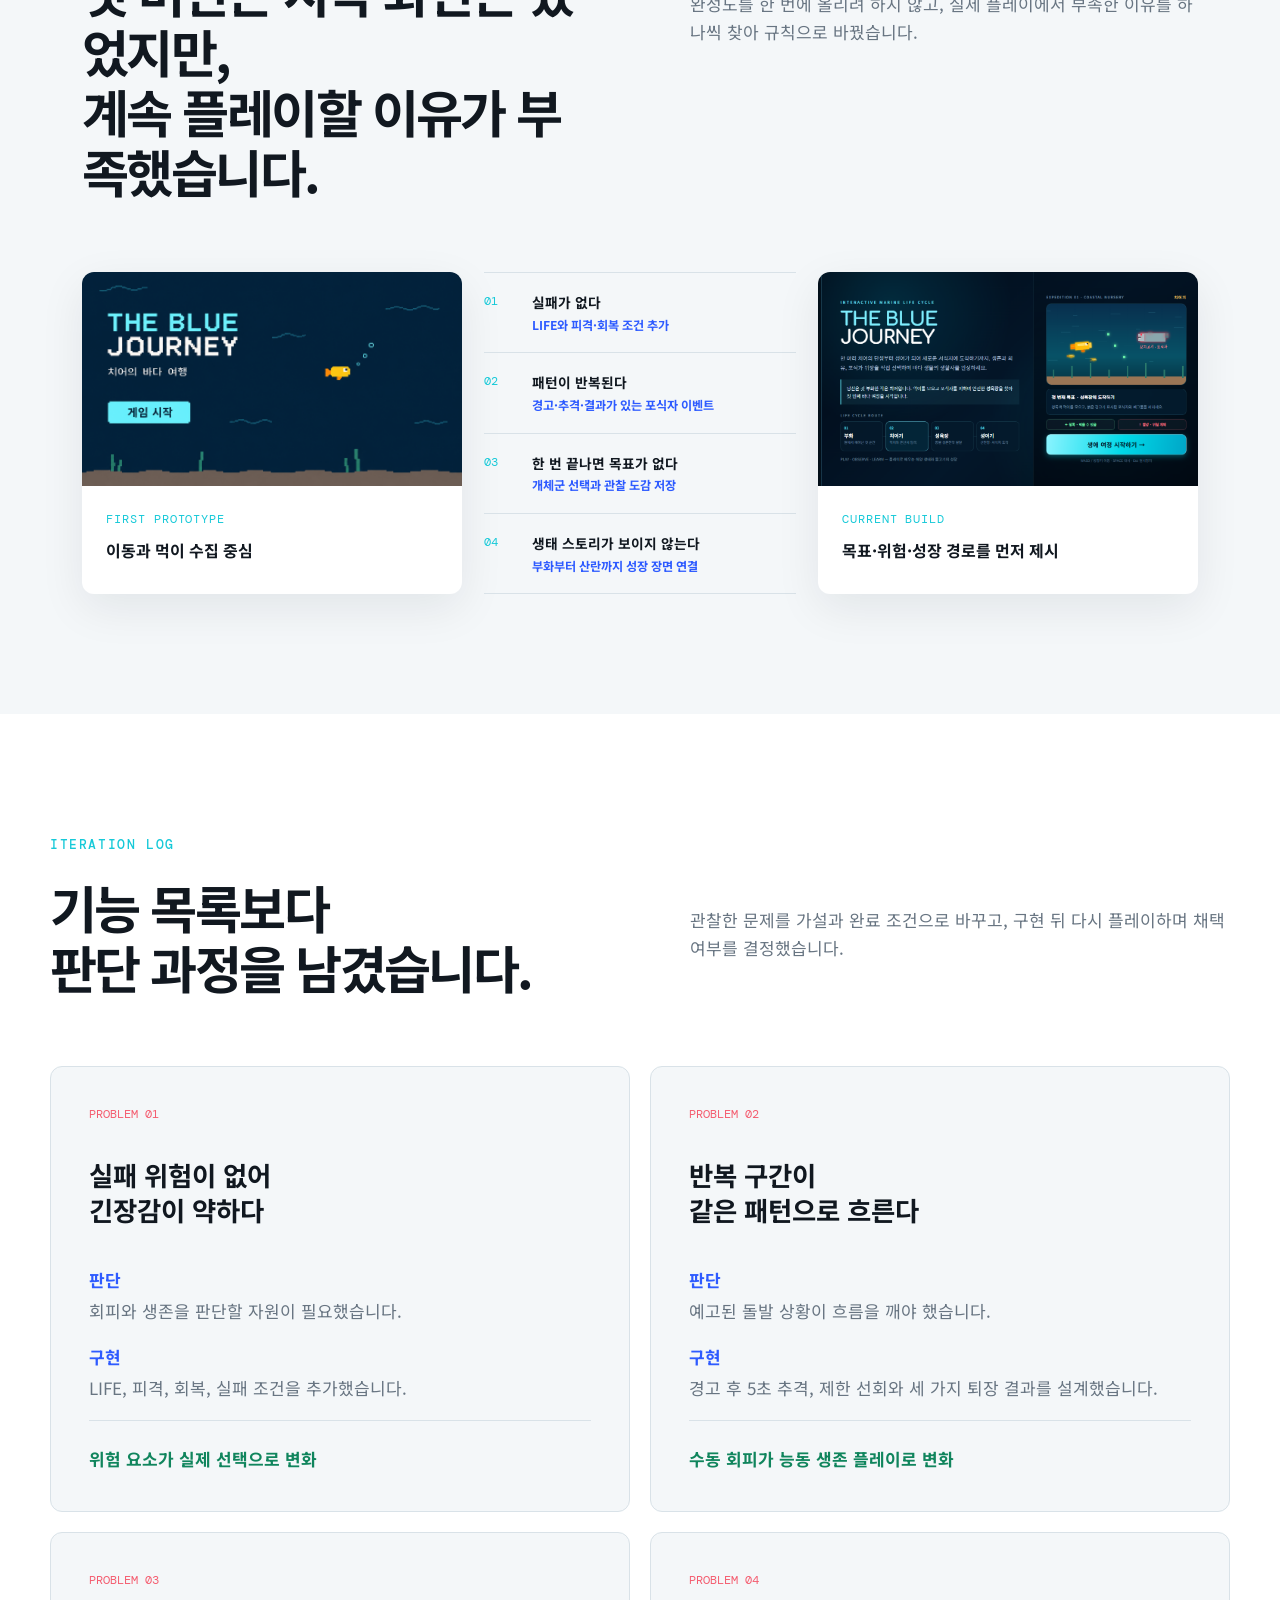
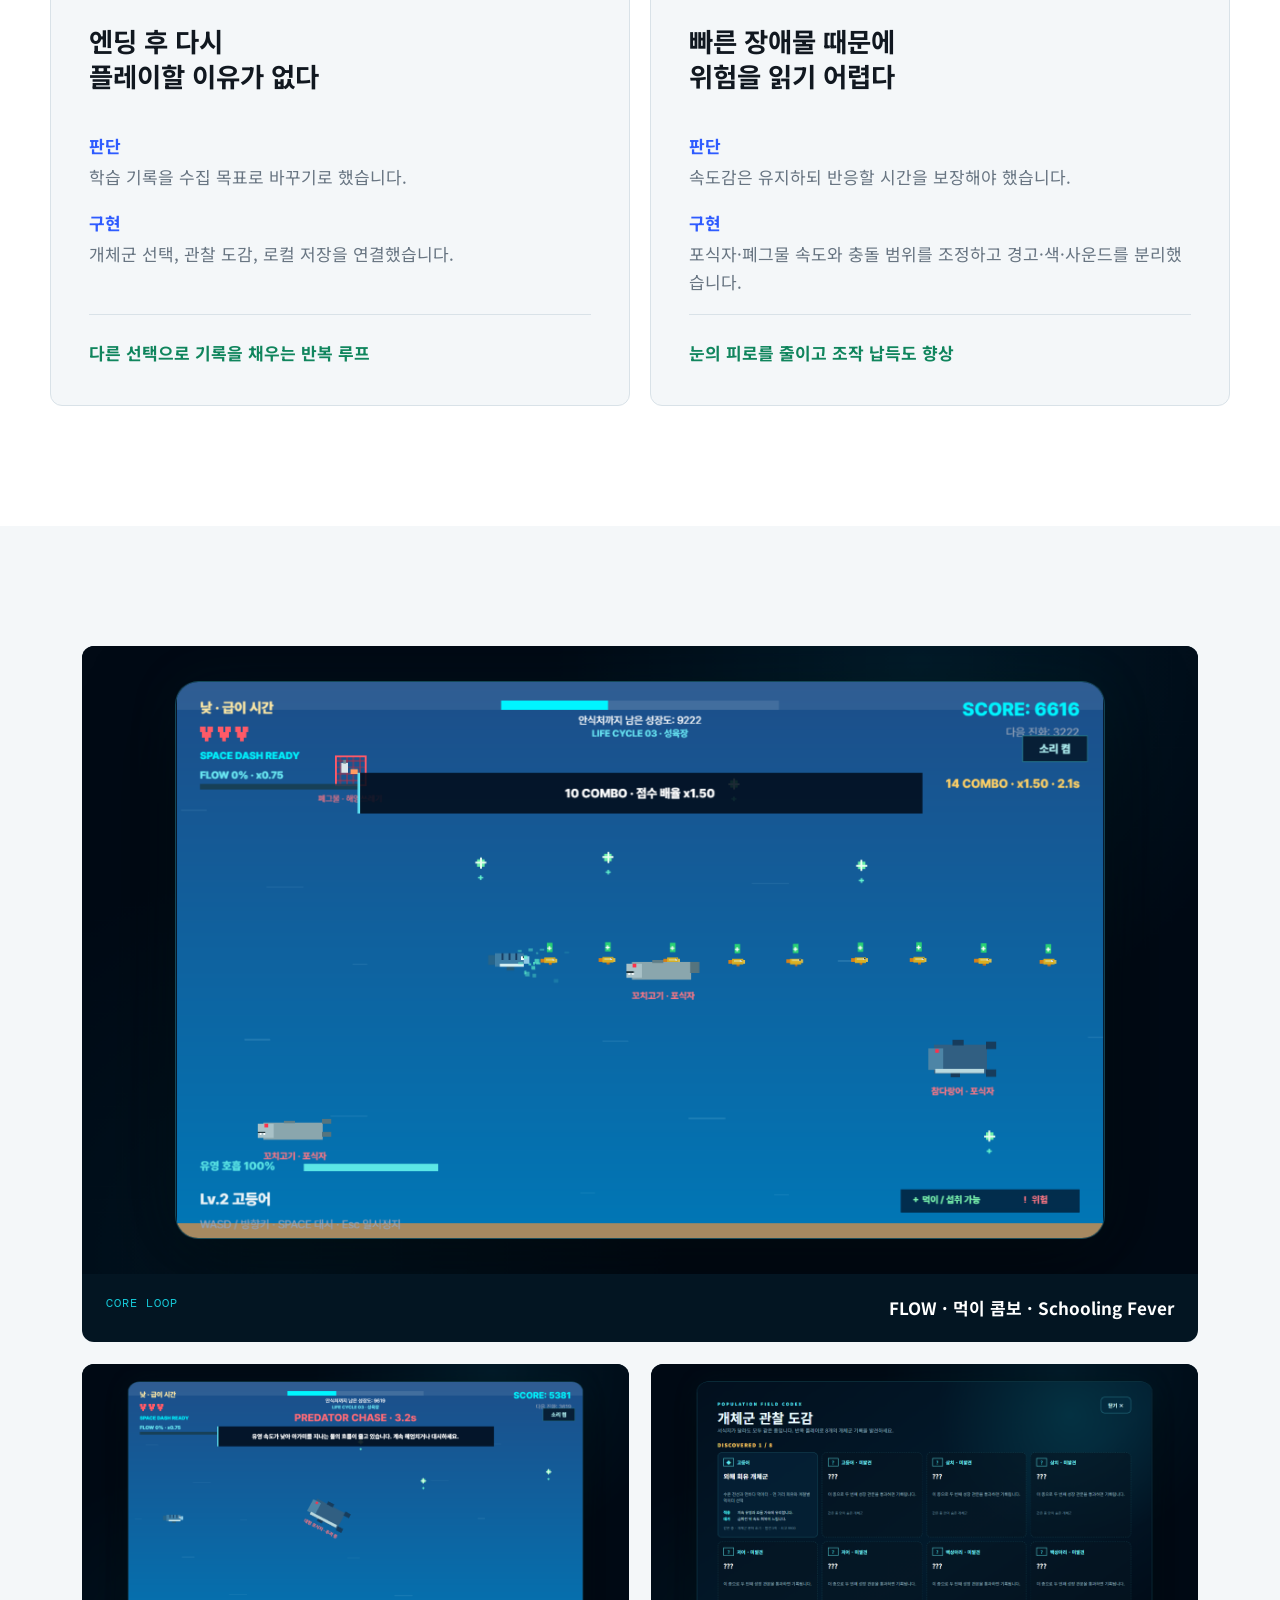
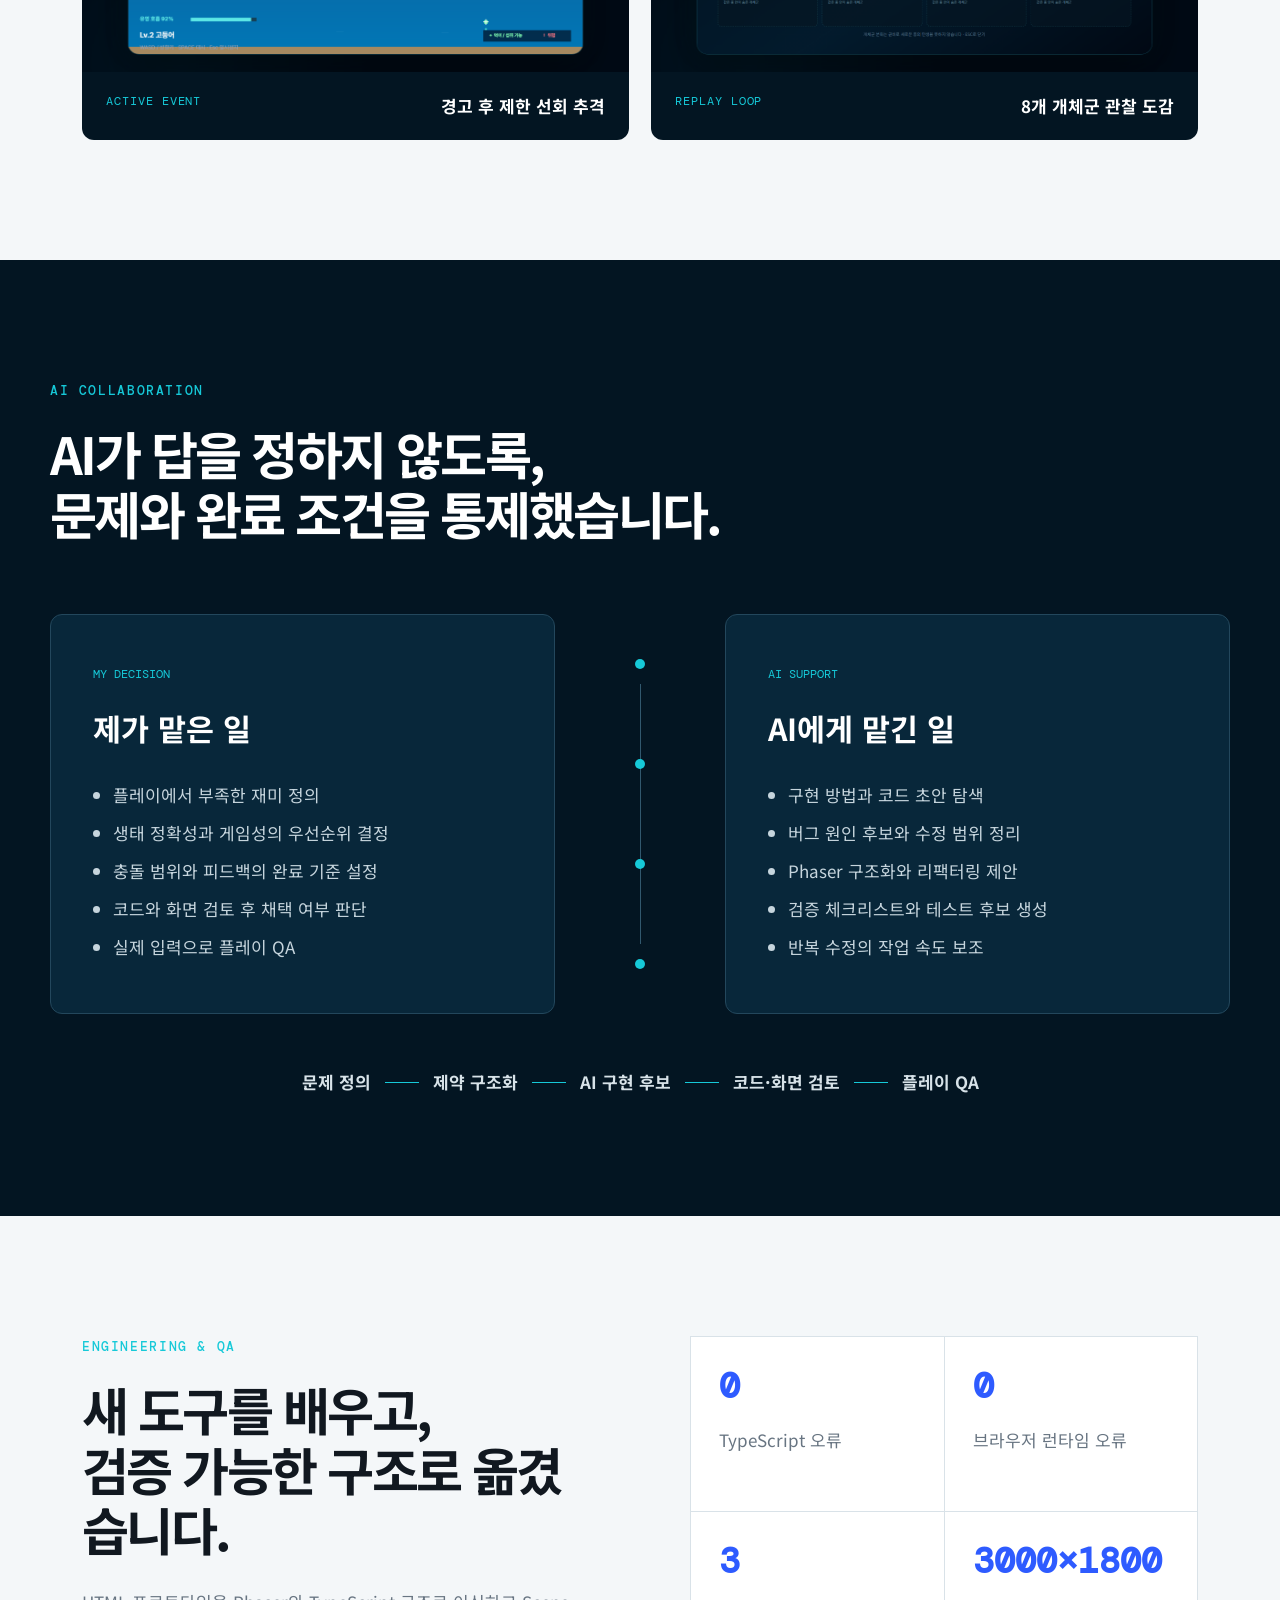
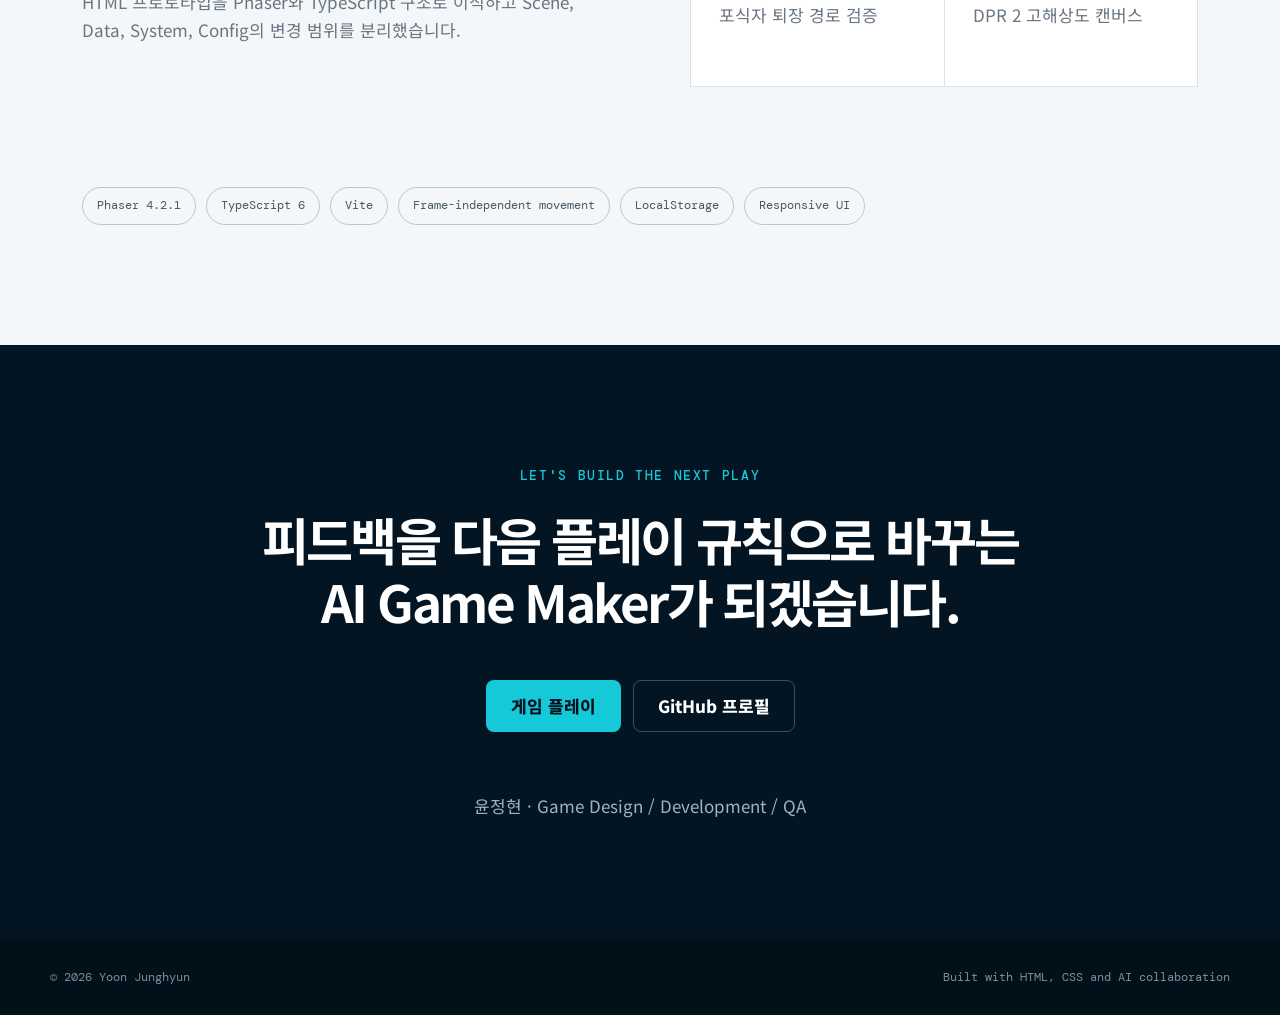
==== commit 9dd34974: "Expand portfolio case study and ownership story" ====
--- a/index.html
+++ b/index.html
@@ -5,6 +5,11 @@
     <meta name="viewport" content="width=device-width, initial-scale=1.0" />
     <meta name="description" content="AI Game Maker 지원자 윤정현의 게임 제작 포트폴리오" />
     <meta name="theme-color" content="#031522" />
+    <meta property="og:type" content="website" />
+    <meta property="og:title" content="윤정현 · AI Game Maker Portfolio" />
+    <meta property="og:description" content="문제를 정의하고 플레이 가능한 게임으로 완성하는 AI Game Maker 포트폴리오" />
+    <meta property="og:url" content="https://jh1011.github.io/The-Blue-Journey/" />
+    <meta property="og:image" content="https://jh1011.github.io/The-Blue-Journey/assets/blue-journey-cover.png" />
     <title>윤정현 · AI Game Maker Portfolio</title>
     <link rel="preconnect" href="https://fonts.googleapis.com" />
     <link rel="preconnect" href="https://fonts.gstatic.com" crossorigin />
@@ -16,9 +21,10 @@
       <a class="brand" href="#top" aria-label="페이지 맨 위로">YJ<span>.</span></a>
       <nav aria-label="주요 메뉴">
         <a href="#project">Project</a>
-        <a href="#process">Process</a>
+        <a href="#ownership">My Role</a>
+        <a href="#motivation">Game Design</a>
+        <a href="#process">Iteration</a>
         <a href="#ai">AI Workflow</a>
-        <a href="#other">Other Work</a>
       </nav>
       <a class="header-link" href="https://github.com/jh1011" target="_blank" rel="noreferrer">GitHub</a>
     </header>
@@ -39,7 +45,7 @@
           <dl class="hero-meta">
             <div><dt>ROLE</dt><dd>Game Design · Development · QA</dd></div>
             <div><dt>STACK</dt><dd>Phaser · TypeScript · Vite</dd></div>
-            <div><dt>TEAM</dt><dd>2인 팀 · 제작 전반 주도</dd></div>
+            <div><dt>TEAM</dt><dd>2인 팀 · Project Lead · 기여도 약 90%</dd></div>
           </dl>
         </div>
         <div class="hero-visual reveal delay-1">
@@ -56,9 +62,45 @@
         </div>
         <div class="project-facts reveal delay-1">
           <article><span>PROJECT GOAL</span><strong>설명 중심의 생태 교육을<br />직접 조작하는 경험으로 전환</strong></article>
-          <article><span>MY ROLE</span><strong>기획 · 시스템 설계 · 개발<br />UI/UX · 사운드 · QA 주도</strong></article>
-          <article><span>TEAMMATE</span><strong>플레이테스트 · 오류 및<br />완성도 검수 · 피드백</strong></article>
-          <article><span>OUTPUT</span><strong>프로덕션 빌드와<br />실제 Chrome 플레이 QA</strong></article>
+          <article><span>MY ROLE</span><strong>Project Lead<br />Game Designer · Lead Developer</strong></article>
+          <article><span>CONTRIBUTION</span><strong>기획 · 시스템 · 개발 · UI/UX<br />사운드 · 통합 QA 약 90%</strong></article>
+          <article><span>TEAMMATE</span><strong>플레이테스트 · 오류 확인<br />완성도 검수와 피드백</strong></article>
+        </div>
+      </section>
+
+      <section class="ownership section-shell" id="ownership">
+        <div class="ownership-lead reveal">
+          <p class="eyebrow">MY OWNERSHIP</p>
+          <h2>아이디어를 정하는 데서 멈추지 않고,<br />플레이 가능한 결과까지 연결했습니다.</h2>
+          <p>
+            2인 팀에서 프로젝트 리드로 참여했습니다. 팀원이 플레이테스트와 검수를 맡았고,
+            저는 문제 정의부터 시스템 설계, 구현, 화면 통합과 최종 QA까지 제작 전반을 담당했습니다.
+          </p>
+          <div class="ownership-score" aria-label="프로젝트 기여도 약 90퍼센트">
+            <strong>90<small>%</small></strong>
+            <span>기여도<br />직접 설계·구현한 범위</span>
+          </div>
+        </div>
+        <div class="ownership-map reveal delay-1">
+          <article>
+            <span>GAME DESIGN</span>
+            <strong>생애주기와 재미 구조 설계</strong>
+            <p>성장 단계, 어종별 생존 전략, 즉시 보상과 재도전 목표를 게임 규칙으로 정의했습니다.</p>
+          </article>
+          <article>
+            <span>DEVELOPMENT</span>
+            <strong>HTML 프로토타입을 Phaser로 이식</strong>
+            <p>프레임 독립 이동과 충돌, 포식자 상태 전환, 저장 시스템과 반응형 UI를 구현했습니다.</p>
+          </article>
+          <article>
+            <span>POLISH & QA</span>
+            <strong>조작감·피드백·완성도 검증</strong>
+            <p>피격 연출, 사운드, 속도와 충돌 범위를 조정하고 실제 Chrome 입력으로 결과를 확인했습니다.</p>
+          </article>
+          <aside>
+            <span>TEAMMATE REVIEW</span>
+            <p>팀원은 플레이테스트를 통해 눈의 피로, 속도감, 오류와 화면 완성도를 검수했습니다. 피드백은 제가 구현 조건으로 바꾸고 다시 플레이하며 반영했습니다.</p>
+          </aside>
         </div>
       </section>
 
@@ -78,11 +120,70 @@
         <img class="fish-lineup reveal" src="./assets/fish-lineup.png" alt="게임에 등장하는 도트 그래픽 어종 캐릭터" />
       </section>
 
+      <section class="motivation section-shell" id="motivation">
+        <div class="section-heading light reveal">
+          <p class="eyebrow">PLAYER MOTIVATION</p>
+          <h2>플레이할 이유를<br />세 개의 시간축으로 설계했습니다.</h2>
+          <p>조작 직후의 손맛, 한 판을 버티는 긴장감, 엔딩 뒤의 재도전 목표가 서로 이어지도록 시스템을 배치했습니다.</p>
+        </div>
+        <div class="motivation-ladder">
+          <article class="reveal">
+            <span>지금 2초</span>
+            <h3>즉시 보상</h3>
+            <p>같은 방향으로 유영하면 FLOW가 차오르고, 2.2초 안에 먹이를 이어 먹으면 콤보 배율이 상승합니다.</p>
+            <strong>조작을 잘했다는 감각</strong>
+          </article>
+          <article class="reveal delay-1">
+            <span>이번 한 판</span>
+            <h3>생존 긴장</h3>
+            <p>LIFE와 피격, 5초 포식자 추격, 성장 단계 도착 목표가 위험을 판단하고 회피할 이유를 만듭니다.</p>
+            <strong>끝까지 살아남을 이유</strong>
+          </article>
+          <article class="reveal delay-2">
+            <span>다음 플레이</span>
+            <h3>수집과 재도전</h3>
+            <p>4종 어류와 8개 개체군의 선택 결과를 관찰 도감에 저장해 다른 전략으로 다시 플레이하게 했습니다.</p>
+            <strong>학습 기록을 채울 이유</strong>
+          </article>
+        </div>
+        <div class="design-numbers reveal" aria-label="게임 디자인 핵심 수치">
+          <div><b>1.5s</b><span>FLOW 형성 시간</span></div>
+          <div><b>0.75–1.10×</b><span>유영 속도 변화</span></div>
+          <div><b>2.2s</b><span>먹이 콤보 유지</span></div>
+          <div><b>5s</b><span>포식자 추격 시간</span></div>
+          <div><b>8</b><span>수집 가능한 개체군</span></div>
+        </div>
+      </section>
+
+      <section class="version-story section-shell">
+        <div class="section-heading reveal">
+          <p class="eyebrow">FROM PROTOTYPE TO GAME</p>
+          <h2>첫 버전은 시작 화면은 있었지만,<br />계속 플레이할 이유가 부족했습니다.</h2>
+          <p>완성도를 한 번에 올리려 하지 않고, 실제 플레이에서 부족한 이유를 하나씩 찾아 규칙으로 바꿨습니다.</p>
+        </div>
+        <div class="version-compare">
+          <figure class="reveal">
+            <img src="./assets/first-version-title-screen.png" alt="The Blue Journey 초기 버전 시작 화면" />
+            <figcaption><span>FIRST PROTOTYPE</span><strong>이동과 먹이 수집 중심</strong></figcaption>
+          </figure>
+          <div class="version-decisions reveal delay-1">
+            <p><span>01</span><strong>실패가 없다</strong><b>LIFE와 피격·회복 조건 추가</b></p>
+            <p><span>02</span><strong>패턴이 반복된다</strong><b>경고·추격·결과가 있는 포식자 이벤트</b></p>
+            <p><span>03</span><strong>한 번 끝나면 목표가 없다</strong><b>개체군 선택과 관찰 도감 저장</b></p>
+            <p><span>04</span><strong>생태 스토리가 보이지 않는다</strong><b>부화부터 산란까지 성장 장면 연결</b></p>
+          </div>
+          <figure class="reveal delay-2">
+            <img src="./assets/blue-journey-cover.png" alt="생애주기와 미션을 보여주는 개선된 시작 화면" />
+            <figcaption><span>CURRENT BUILD</span><strong>목표·위험·성장 경로를 먼저 제시</strong></figcaption>
+          </figure>
+        </div>
+      </section>
+
       <section class="process section-shell" id="process">
         <div class="section-heading reveal">
-          <p class="eyebrow">02 · PROBLEM SOLVING</p>
-          <h2>기능이 아니라<br />문제에서 출발했습니다.</h2>
-          <p>관찰 → 판단 → 구현 → 검증을 반복하며 플레이할 이유를 만들었습니다.</p>
+          <p class="eyebrow">ITERATION LOG</p>
+          <h2>기능 목록보다<br />판단 과정을 남겼습니다.</h2>
+          <p>관찰한 문제를 가설과 완료 조건으로 바꾸고, 구현 뒤 다시 플레이하며 채택 여부를 결정했습니다.</p>
         </div>
         <div class="process-grid">
           <article class="process-card reveal">
@@ -96,7 +197,7 @@
             <span class="problem-tag">PROBLEM 02</span>
             <h3>반복 구간이<br />같은 패턴으로 흐른다</h3>
             <p><b>판단</b> 예고된 돌발 상황이 흐름을 깨야 했습니다.</p>
-            <p><b>구현</b> 경고·추격·결과로 이어지는 포식자 이벤트를 설계했습니다.</p>
+            <p><b>구현</b> 경고 후 5초 추격, 제한 선회와 세 가지 퇴장 결과를 설계했습니다.</p>
             <strong class="result">수동 회피가 능동 생존 플레이로 변화</strong>
           </article>
           <article class="process-card reveal delay-2">
@@ -105,6 +206,13 @@
             <p><b>판단</b> 학습 기록을 수집 목표로 바꾸기로 했습니다.</p>
             <p><b>구현</b> 개체군 선택, 관찰 도감, 로컬 저장을 연결했습니다.</p>
             <strong class="result">다른 선택으로 기록을 채우는 반복 루프</strong>
+          </article>
+          <article class="process-card reveal delay-1">
+            <span class="problem-tag">PROBLEM 04</span>
+            <h3>빠른 장애물 때문에<br />위험을 읽기 어렵다</h3>
+            <p><b>판단</b> 속도감은 유지하되 반응할 시간을 보장해야 했습니다.</p>
+            <p><b>구현</b> 포식자·폐그물 속도와 충돌 범위를 조정하고 경고·색·사운드를 분리했습니다.</p>
+            <strong class="result">눈의 피로를 줄이고 조작 납득도 향상</strong>
           </article>
         </div>
       </section>
@@ -126,7 +234,7 @@
 
       <section class="ai-workflow section-shell" id="ai">
         <div class="section-heading light reveal">
-          <p class="eyebrow">03 · AI COLLABORATION</p>
+          <p class="eyebrow">AI COLLABORATION</p>
           <h2>AI가 답을 정하지 않도록,<br />문제와 완료 조건을 통제했습니다.</h2>
         </div>
         <div class="role-split reveal delay-1">
@@ -159,7 +267,7 @@
 
       <section class="engineering section-shell">
         <div class="section-heading reveal">
-          <p class="eyebrow">04 · ENGINEERING & QA</p>
+          <p class="eyebrow">ENGINEERING & QA</p>
           <h2>새 도구를 배우고,<br />검증 가능한 구조로 옮겼습니다.</h2>
           <p>HTML 프로토타입을 Phaser와 TypeScript 구조로 이식하고 Scene, Data, System, Config의 변경 범위를 분리했습니다.</p>
         </div>
@@ -171,23 +279,6 @@
         </div>
         <div class="tech-row reveal">
           <span>Phaser 4.2.1</span><span>TypeScript 6</span><span>Vite</span><span>Frame-independent movement</span><span>LocalStorage</span><span>Responsive UI</span>
-        </div>
-      </section>
-
-      <section class="other-work section-shell" id="other">
-        <div class="section-heading reveal">
-          <p class="eyebrow">05 · OTHER WORK</p>
-          <h2>게임 밖에서도<br />문제를 도구로 바꿉니다.</h2>
-        </div>
-        <div class="other-grid">
-          <article class="other-card reveal">
-            <img src="./assets/eda-automation.png" alt="EDA 자동화 GUI 분석 도구 화면" />
-            <div><span>R · SHINY</span><h3>EDA Automation</h3><p>반복 시각화 코드를 비개발자도 사용할 수 있는 GUI 분석 도구로 전환했습니다.</p><a href="https://github.com/jh1011/r-shiny-data-visualization-app" target="_blank" rel="noreferrer">Repository</a></div>
-          </article>
-          <article class="other-card reveal delay-1">
-            <img src="./assets/creditpulse.png" alt="CreditPulse 취약징후 기업 선별 결과 그래프" />
-            <div><span>DATA ANALYSIS</span><h3>CreditPulse</h3><p>공개 재무지표로 제한된 검토 자원을 어디에 먼저 투입할지 구조화했습니다.</p><span class="coming">Case study</span></div>
-          </article>
         </div>
       </section>
 
--- a/styles.css
+++ b/styles.css
@@ -16,6 +16,7 @@
 * { box-sizing: border-box; }
 html { scroll-behavior: smooth; }
 body { margin: 0; background: var(--paper); color: var(--ink); font-family: "Noto Sans KR", sans-serif; font-size: 17px; line-height: 1.65; }
+section[id] { scroll-margin-top: 72px; }
 a { color: inherit; text-decoration: none; }
 img { display: block; width: 100%; }
 .section-shell { max-width: var(--max); margin: 0 auto; padding: 120px 32px; }
@@ -45,7 +46,7 @@
 .hero-visual { overflow: hidden; border: 1px solid #27516a; border-radius: 18px; background: #071f30; box-shadow: 0 30px 80px rgba(0,0,0,.28); }
 .hero-visual img { aspect-ratio: 16/9; object-fit: cover; }
 .hero-caption { display: flex; align-items: center; justify-content: space-between; padding: 20px 24px; }
-.hero-caption span, figure figcaption span, .other-card span { color: var(--cyan); font-family: "DM Mono", monospace; font-size: .74rem; letter-spacing: .08em; }
+.hero-caption span, figure figcaption span { color: var(--cyan); font-family: "DM Mono", monospace; font-size: .74rem; letter-spacing: .08em; }
 
 .project-intro { display: grid; grid-template-columns: 1fr 1fr; gap: 100px; }
 .section-heading h2, .cycle-copy h2 { margin: 0; font-size: clamp(2.35rem, 4vw, 4rem); line-height: 1.17; letter-spacing: -.05em; }
@@ -54,6 +55,22 @@
 .project-facts article { min-height: 190px; padding: 28px; border-right: 1px solid var(--line); border-bottom: 1px solid var(--line); background: var(--white); }
 .project-facts span { color: var(--blue); font-family: "DM Mono", monospace; font-size: .73rem; }
 .project-facts strong { display: block; margin-top: 25px; font-size: 1.04rem; line-height: 1.55; }
+
+.ownership { display: grid; grid-template-columns: .86fr 1.14fr; gap: 100px; padding-top: 40px; }
+.ownership-lead h2 { margin: 0; font-size: clamp(2.35rem, 4vw, 4rem); line-height: 1.17; letter-spacing: -.05em; }
+.ownership-lead > p:not(.eyebrow) { margin: 28px 0 0; color: var(--muted); }
+.ownership-score { display: flex; align-items: flex-end; gap: 20px; margin-top: 52px; padding-top: 30px; border-top: 1px solid var(--line); }
+.ownership-score strong { color: var(--blue); font-family: "DM Mono", monospace; font-size: clamp(4.6rem, 8vw, 7.3rem); font-weight: 500; line-height: .82; letter-spacing: -.08em; }
+.ownership-score small { font-size: .4em; letter-spacing: -.02em; }
+.ownership-score span { color: #4a5a66; font-size: .82rem; font-weight: 700; line-height: 1.5; }
+.ownership-map { display: grid; grid-template-columns: 1fr 1fr; border-top: 1px solid var(--line); border-left: 1px solid var(--line); }
+.ownership-map article, .ownership-map aside { min-height: 230px; padding: 30px; border-right: 1px solid var(--line); border-bottom: 1px solid var(--line); background: var(--white); }
+.ownership-map article > span, .ownership-map aside > span { color: var(--blue); font-family: "DM Mono", monospace; font-size: .72rem; }
+.ownership-map article strong { display: block; margin-top: 24px; font-size: 1.08rem; line-height: 1.45; }
+.ownership-map p { margin: 16px 0 0; color: var(--muted); font-size: .88rem; }
+.ownership-map aside { display: flex; flex-direction: column; justify-content: center; background: var(--navy); color: var(--white); }
+.ownership-map aside > span { color: var(--cyan); }
+.ownership-map aside p { color: #b9cbd5; }
 
 .life-cycle { padding-top: 20px; }
 .cycle-copy { display: grid; grid-template-columns: 1fr 1fr; gap: 100px; align-items: end; }
@@ -64,11 +81,39 @@
 .cycle-route span { display: block; margin-top: 6px; color: var(--muted); font-size: .82rem; }
 .fish-lineup { margin-top: 36px; padding: 26px 50px; border-radius: 12px; background: var(--navy); }
 
+.motivation { max-width: none; padding-left: max(32px, calc((100vw - var(--max)) / 2)); padding-right: max(32px, calc((100vw - var(--max)) / 2)); background: var(--navy); color: var(--white); }
+.motivation .section-heading { display: grid; grid-template-columns: 1fr 1fr; gap: 100px; align-items: end; }
+.motivation .section-heading .eyebrow { grid-column: 1/-1; margin-bottom: -78px; }
+.motivation .section-heading h2 { margin: 0; font-size: clamp(2.35rem, 4vw, 4rem); line-height: 1.17; letter-spacing: -.05em; }
+.motivation-ladder { display: grid; grid-template-columns: repeat(3, 1fr); margin-top: 70px; border-top: 1px solid #27475a; border-left: 1px solid #27475a; }
+.motivation-ladder article { display: flex; flex-direction: column; min-height: 330px; padding: 34px; border-right: 1px solid #27475a; border-bottom: 1px solid #27475a; background: var(--navy-2); }
+.motivation-ladder article > span { color: var(--cyan); font-family: "DM Mono", monospace; font-size: .75rem; letter-spacing: .08em; }
+.motivation-ladder h3 { margin: 22px 0 18px; font-size: 1.75rem; }
+.motivation-ladder p { margin: 0; color: #a9c0cc; font-size: .9rem; }
+.motivation-ladder strong { margin-top: auto; padding-top: 30px; color: var(--white); }
+.design-numbers { display: grid; grid-template-columns: repeat(5, 1fr); margin-top: 28px; border-top: 1px solid #27475a; }
+.design-numbers div { padding: 26px 18px 0 0; }
+.design-numbers b { display: block; color: var(--cyan); font-family: "DM Mono", monospace; font-size: 1.32rem; font-weight: 500; }
+.design-numbers span { display: block; margin-top: 8px; color: #89a7b7; font-size: .78rem; }
+
+.version-story .section-heading { display: grid; grid-template-columns: 1fr 1fr; column-gap: 100px; }
+.version-story .section-heading .eyebrow { grid-column: 1/-1; }
+.version-compare { display: grid; grid-template-columns: 1fr .82fr 1fr; gap: 22px; align-items: stretch; margin-top: 70px; }
+.version-compare figure { display: flex; flex-direction: column; margin: 0; overflow: hidden; border-radius: 12px; background: var(--white); box-shadow: 0 14px 45px rgba(7,26,38,.08); }
+.version-compare figure img { aspect-ratio: 16/9; object-fit: cover; }
+.version-compare figcaption { display: flex; flex-direction: column; gap: 8px; padding: 24px; }
+.version-compare figcaption strong { font-size: 1rem; }
+.version-decisions { display: grid; border-top: 1px solid var(--line); }
+.version-decisions p { display: grid; grid-template-columns: 34px 1fr; column-gap: 14px; align-content: center; margin: 0; padding: 18px 0; border-bottom: 1px solid var(--line); }
+.version-decisions span { grid-row: 1/3; color: var(--cyan); font-family: "DM Mono", monospace; font-size: .76rem; }
+.version-decisions strong { font-size: .86rem; }
+.version-decisions b { margin-top: 3px; color: var(--blue); font-size: .76rem; font-weight: 700; line-height: 1.45; }
+
 .process { max-width: none; padding-left: max(32px, calc((100vw - var(--max)) / 2)); padding-right: max(32px, calc((100vw - var(--max)) / 2)); background: var(--white); }
 .process .section-heading { display: grid; grid-template-columns: 1fr 1fr; column-gap: 100px; }
 .process .section-heading .eyebrow { grid-column: 1/-1; }
-.process-grid { display: grid; grid-template-columns: repeat(3, 1fr); gap: 20px; margin-top: 68px; }
-.process-card { display: flex; flex-direction: column; min-height: 480px; padding: 34px; border: 1px solid var(--line); border-radius: 12px; background: var(--paper); }
+.process-grid { display: grid; grid-template-columns: repeat(2, 1fr); gap: 20px; margin-top: 68px; }
+.process-card { display: flex; flex-direction: column; min-height: 425px; padding: 38px; border: 1px solid var(--line); border-radius: 12px; background: var(--paper); }
 .problem-tag { color: var(--red); font-family: "DM Mono", monospace; font-size: .74rem; }
 .process-card h3 { margin: 32px 0 38px; font-size: 1.65rem; line-height: 1.35; }
 .process-card p { margin: 0 0 18px; color: var(--muted); }
@@ -103,15 +148,6 @@
 .tech-row { grid-column: 1/-1; display: flex; flex-wrap: wrap; gap: 10px; }
 .tech-row span { padding: 8px 14px; border: 1px solid #b9c9d3; border-radius: 999px; color: #465764; font-family: "DM Mono", monospace; font-size: .75rem; }
 
-.other-work { max-width: none; padding-left: max(32px, calc((100vw - var(--max)) / 2)); padding-right: max(32px, calc((100vw - var(--max)) / 2)); background: #eaf0f4; }
-.other-grid { display: grid; grid-template-columns: 1fr 1fr; gap: 22px; margin-top: 68px; }
-.other-card { overflow: hidden; border-radius: 12px; background: var(--white); }
-.other-card img { aspect-ratio: 16/9; object-fit: contain; background: #f8fafb; }
-.other-card div { padding: 30px; }
-.other-card h3 { margin: 12px 0; font-size: 1.7rem; }
-.other-card p { color: var(--muted); }
-.other-card a, .coming { display: inline-block; margin-top: 12px; color: var(--blue) !important; font-weight: 800; }
-
 .contact { max-width: none; padding-left: max(32px, calc((100vw - var(--max)) / 2)); padding-right: max(32px, calc((100vw - var(--max)) / 2)); background: var(--navy); color: var(--white); text-align: center; }
 .contact h2 { max-width: 940px; margin: 0 auto; font-size: clamp(2.2rem, 4vw, 4.2rem); line-height: 1.2; letter-spacing: -.05em; }
 .contact-links { display: flex; justify-content: center; gap: 12px; margin-top: 48px; }
@@ -125,11 +161,14 @@
 
 @media (max-width: 900px) {
   .site-header nav { display: none; }
-  .hero, .project-intro, .cycle-copy, .engineering { grid-template-columns: 1fr; gap: 50px; }
+  .hero, .project-intro, .ownership, .cycle-copy, .engineering { grid-template-columns: 1fr; gap: 50px; }
   .hero { padding-top: 70px; }
   .hero-visual { order: -1; }
-  .process .section-heading { display: block; }
-  .process-grid, .other-grid { grid-template-columns: 1fr; }
+  .motivation .section-heading, .version-story .section-heading, .process .section-heading { display: block; }
+  .motivation .section-heading .eyebrow { margin-bottom: 22px; }
+  .process-grid { grid-template-columns: 1fr; }
+  .version-compare { grid-template-columns: 1fr 1fr; }
+  .version-decisions { grid-column: 1/-1; grid-row: 2; }
   .cycle-route { grid-template-columns: 1fr 1fr; }
   .role-split { grid-template-columns: 1fr; }
   .workflow-line { display: none; }
@@ -142,10 +181,18 @@
   .hero h1 { font-size: 2.65rem; }
   .hero-actions, .contact-links { flex-direction: column; }
   .button { width: 100%; }
-  .project-facts, .metrics, .screens { grid-template-columns: 1fr; }
+  .project-facts, .ownership-map, .metrics, .screens { grid-template-columns: 1fr; }
+  .ownership-map article, .ownership-map aside { min-height: auto; }
+  .ownership-score { align-items: center; }
   .screens .screen-wide { grid-column: auto; }
   .cycle-route { grid-template-columns: 1fr; }
   .cycle-route div { min-height: 125px; }
+  .fish-lineup { padding: 18px; }
+  .motivation-ladder, .design-numbers, .version-compare { grid-template-columns: 1fr; }
+  .motivation-ladder article { min-height: 290px; }
+  .design-numbers { grid-template-columns: 1fr 1fr; }
+  .design-numbers div { padding: 20px 10px 6px 0; }
+  .version-decisions { grid-column: auto; grid-row: auto; }
   .process-card { min-height: auto; }
   .result { margin-top: 35px; }
   .role-split article { padding: 28px; }
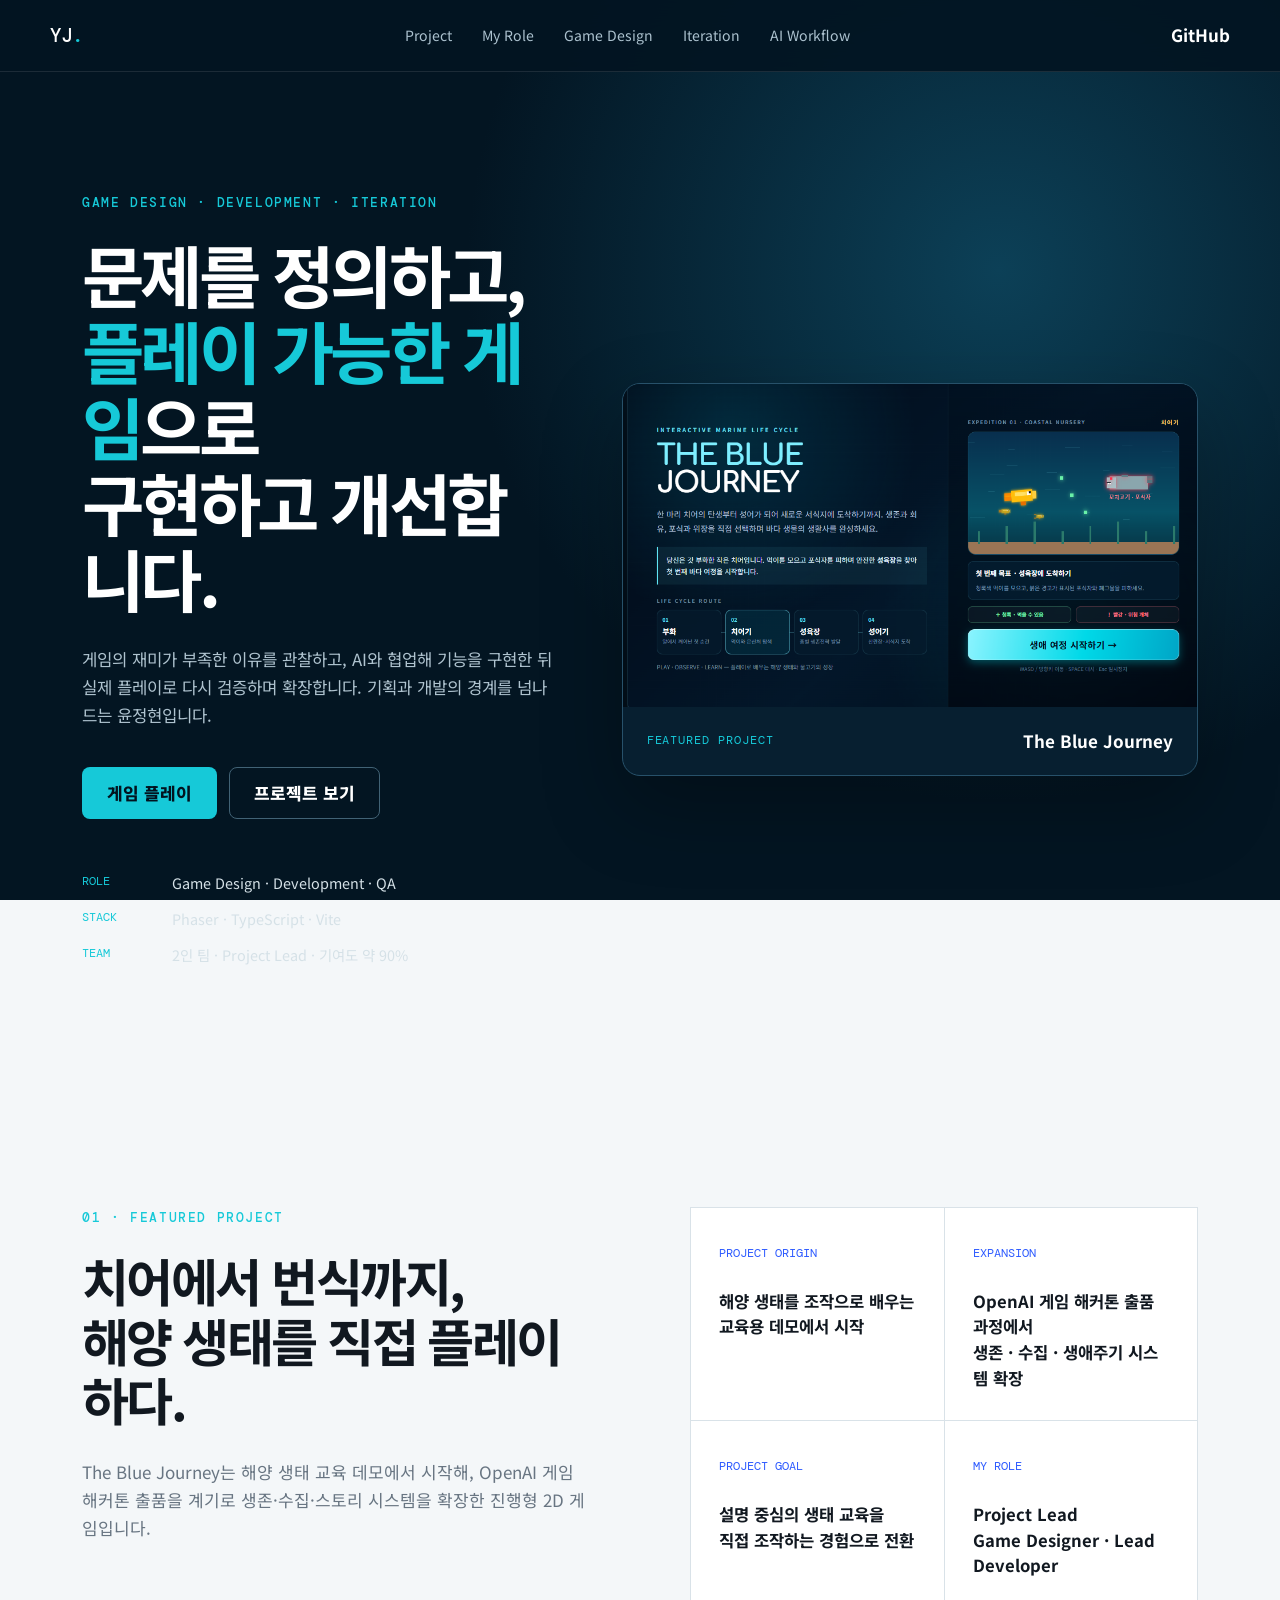
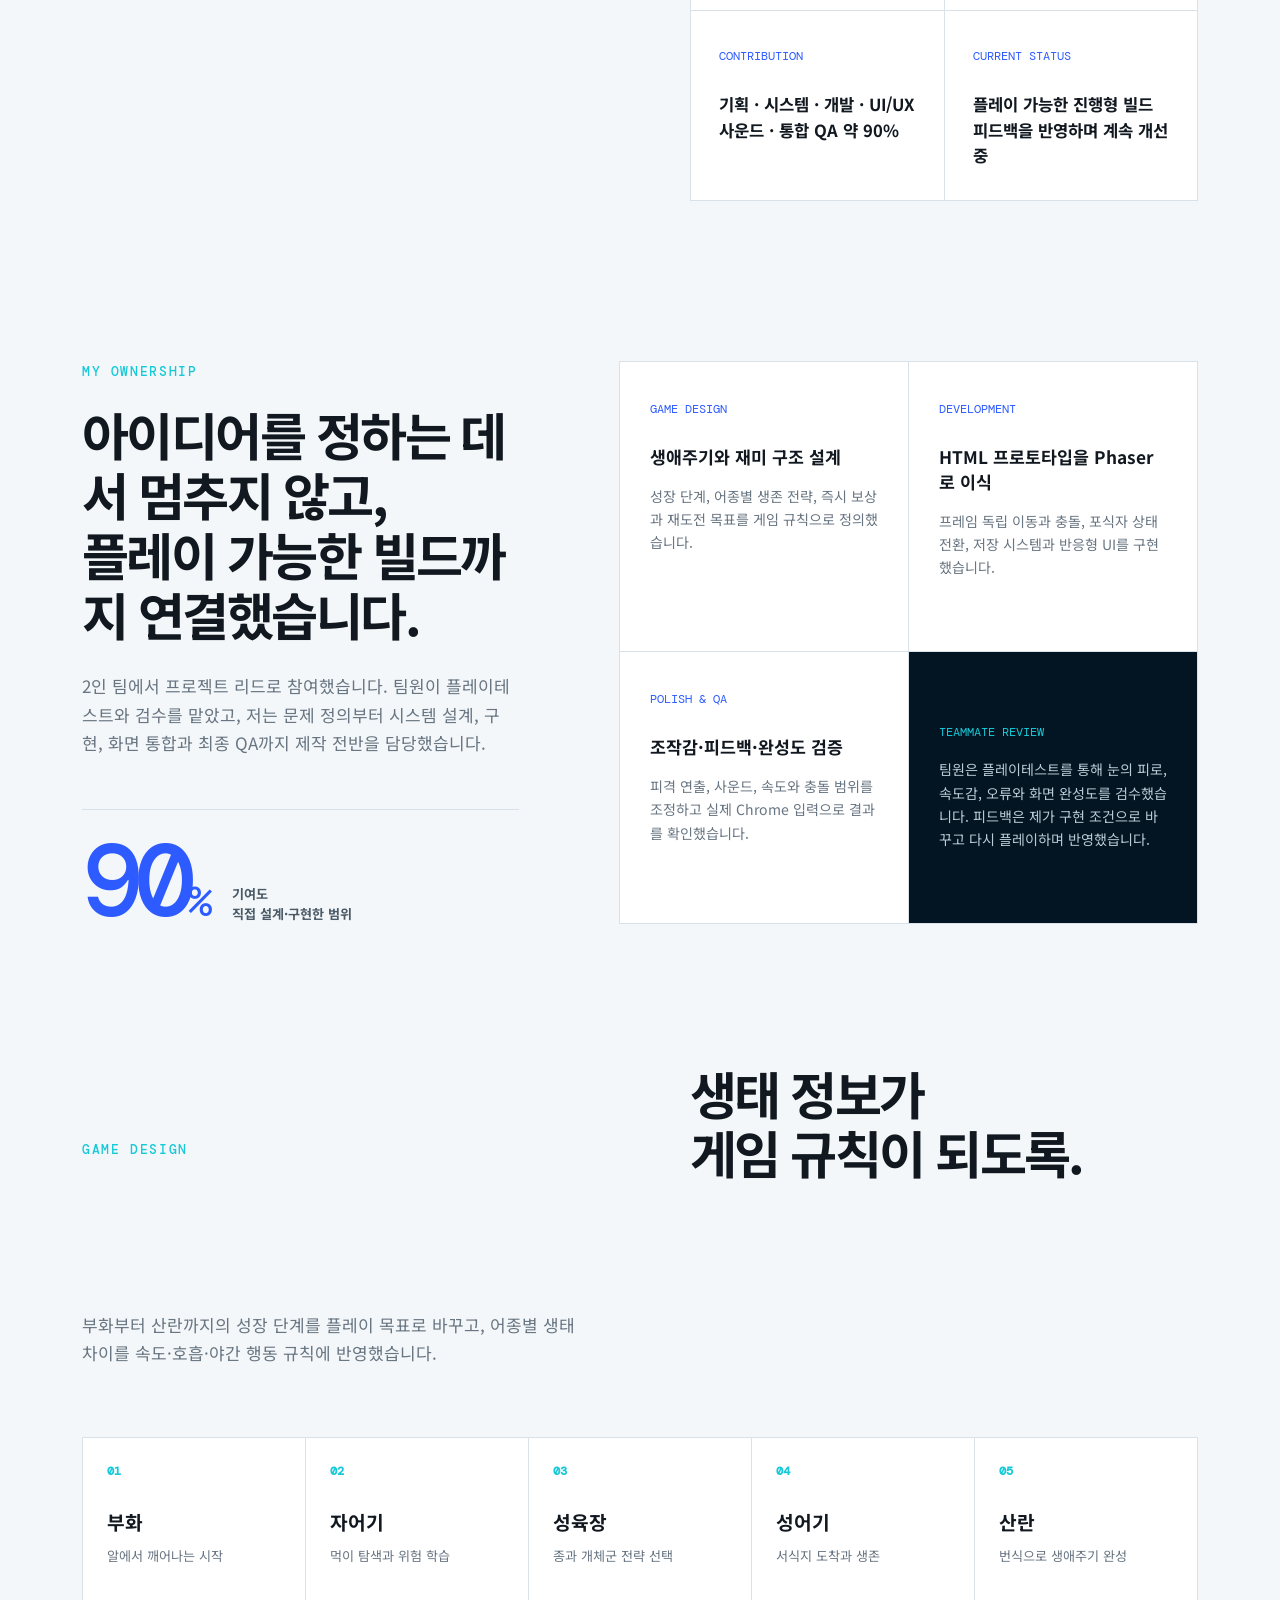
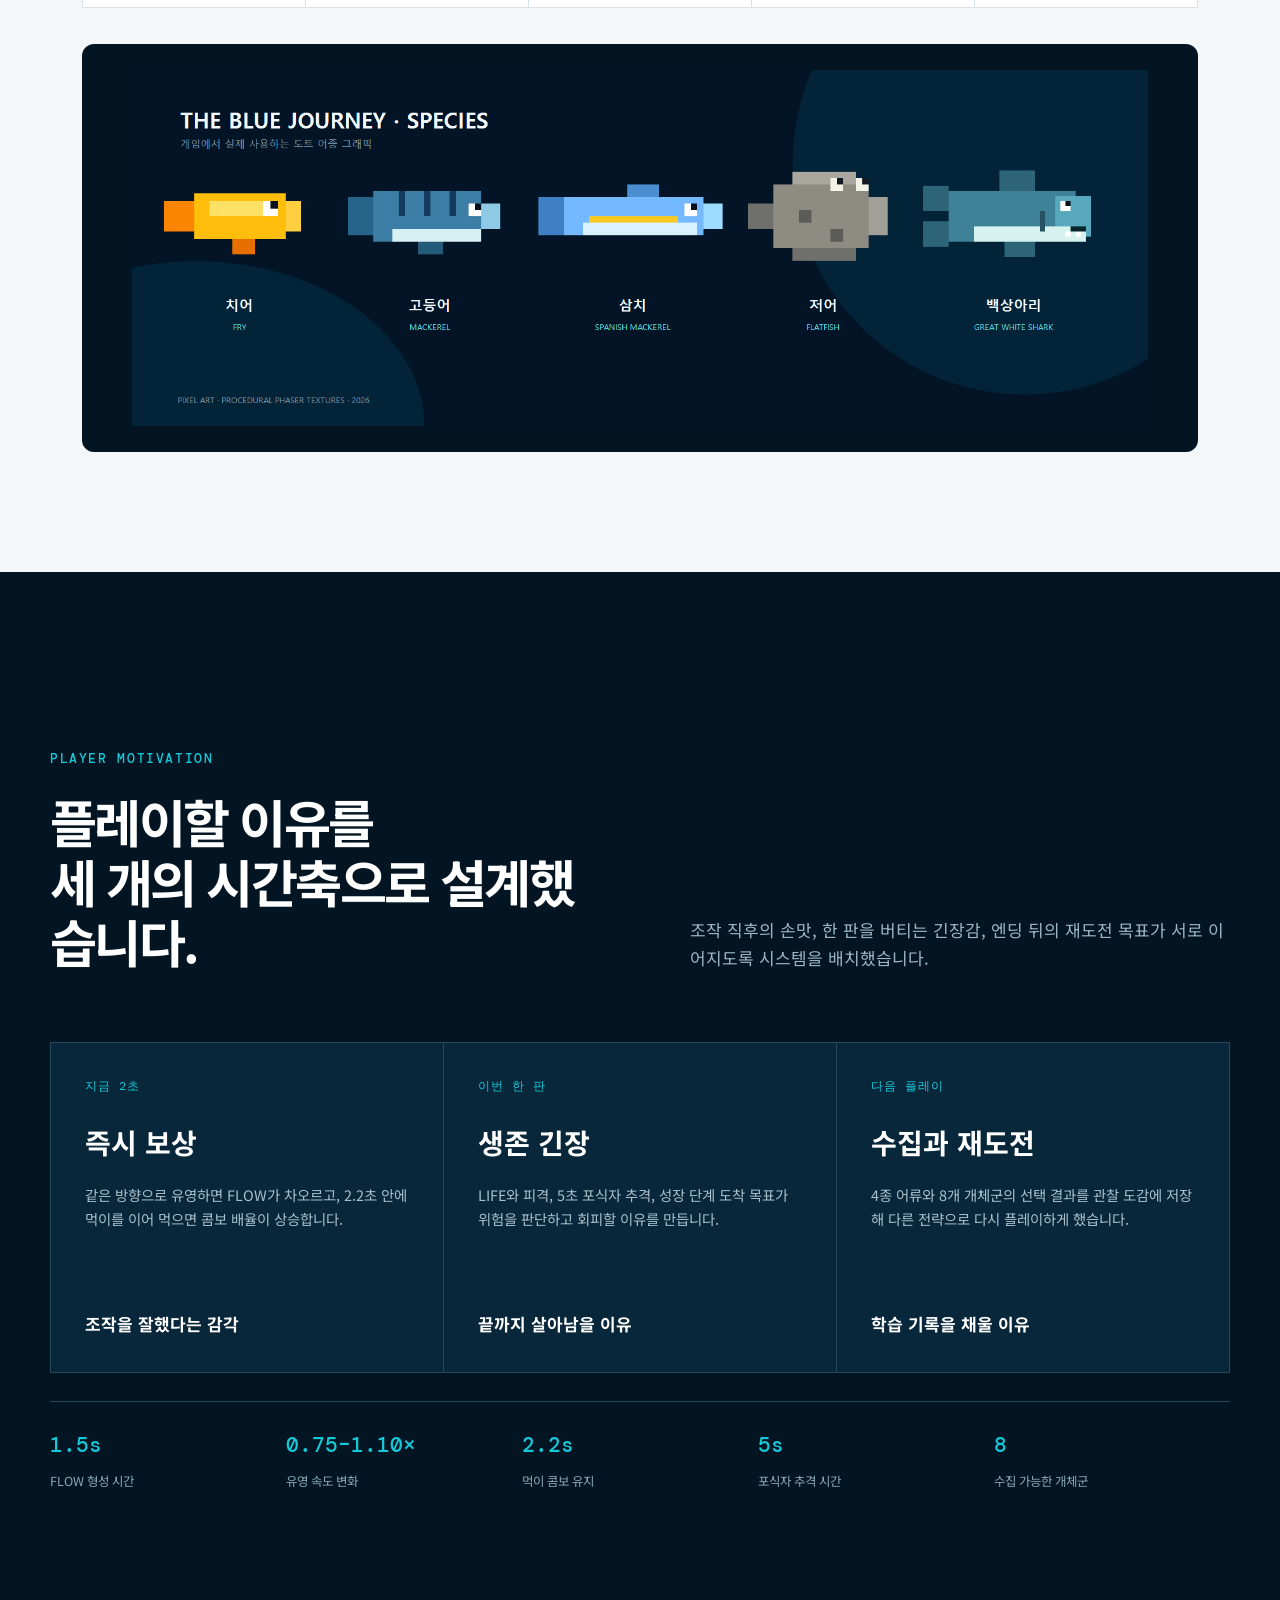
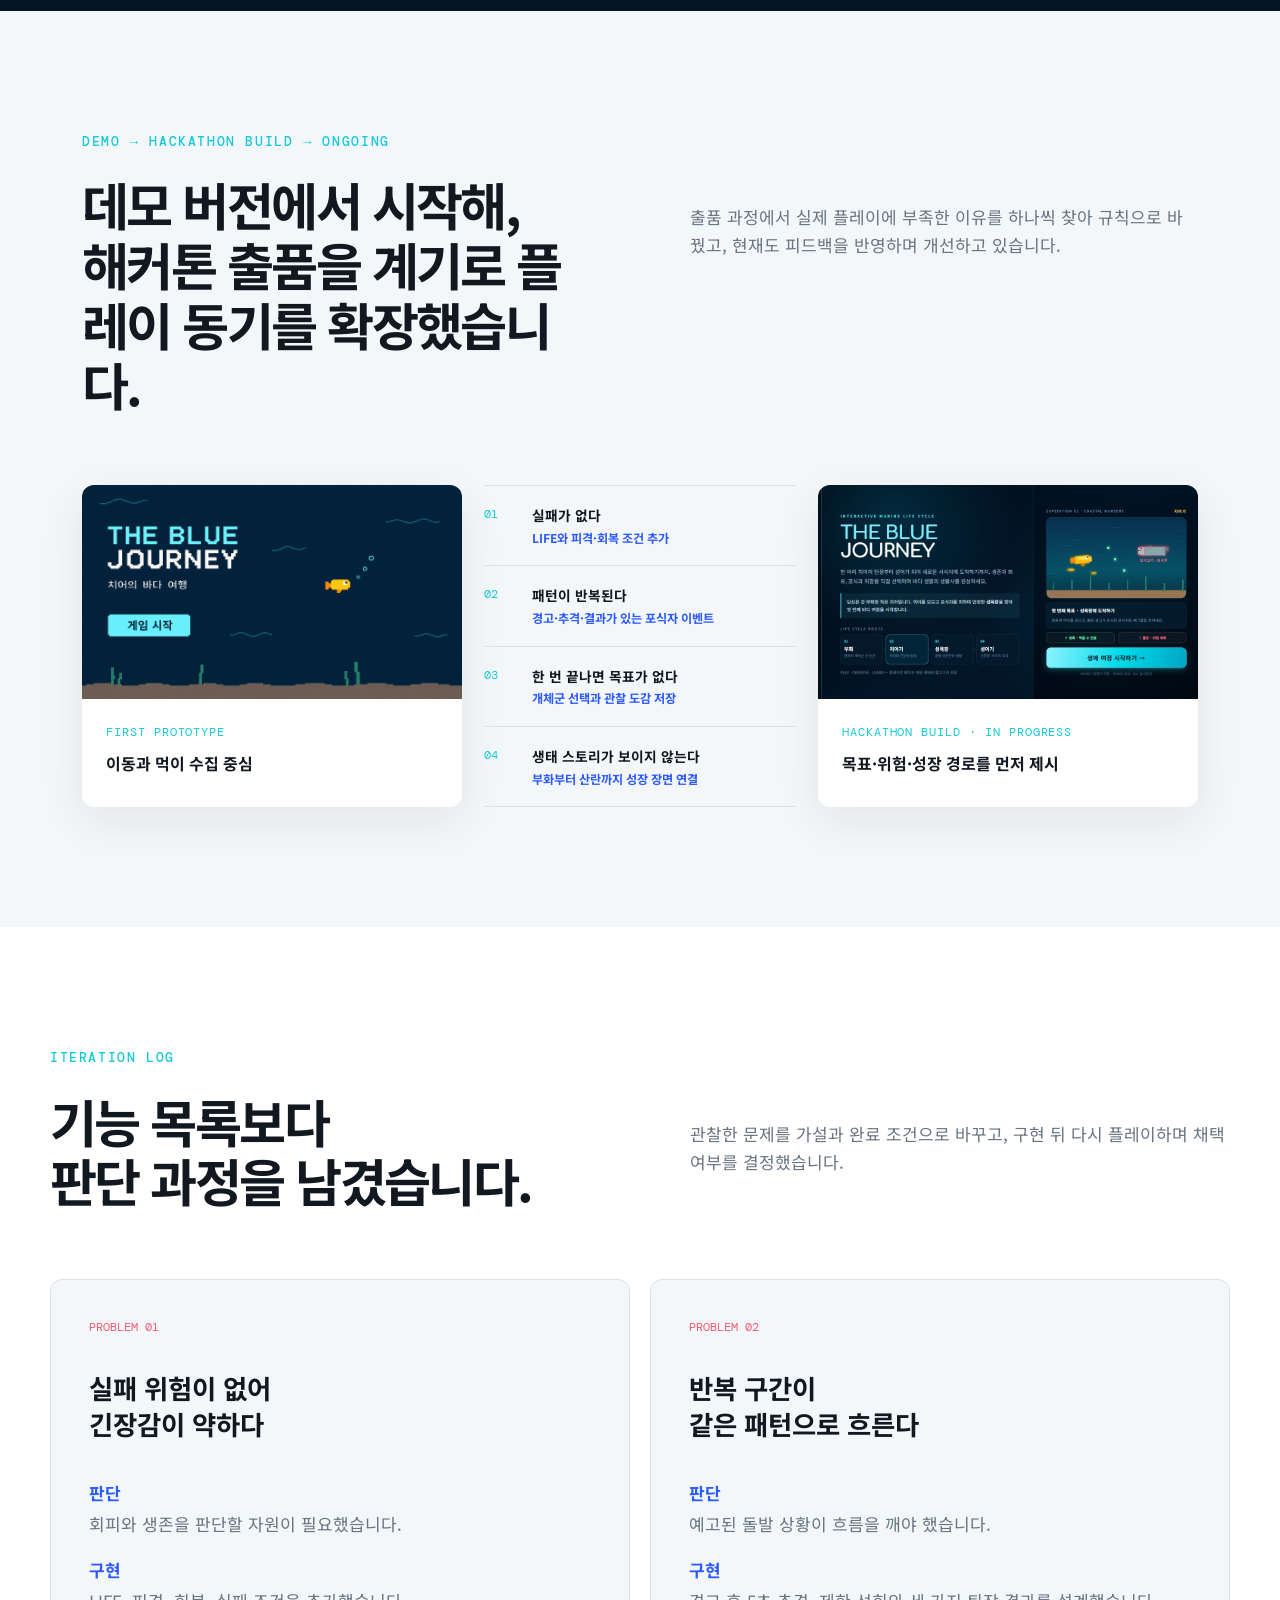
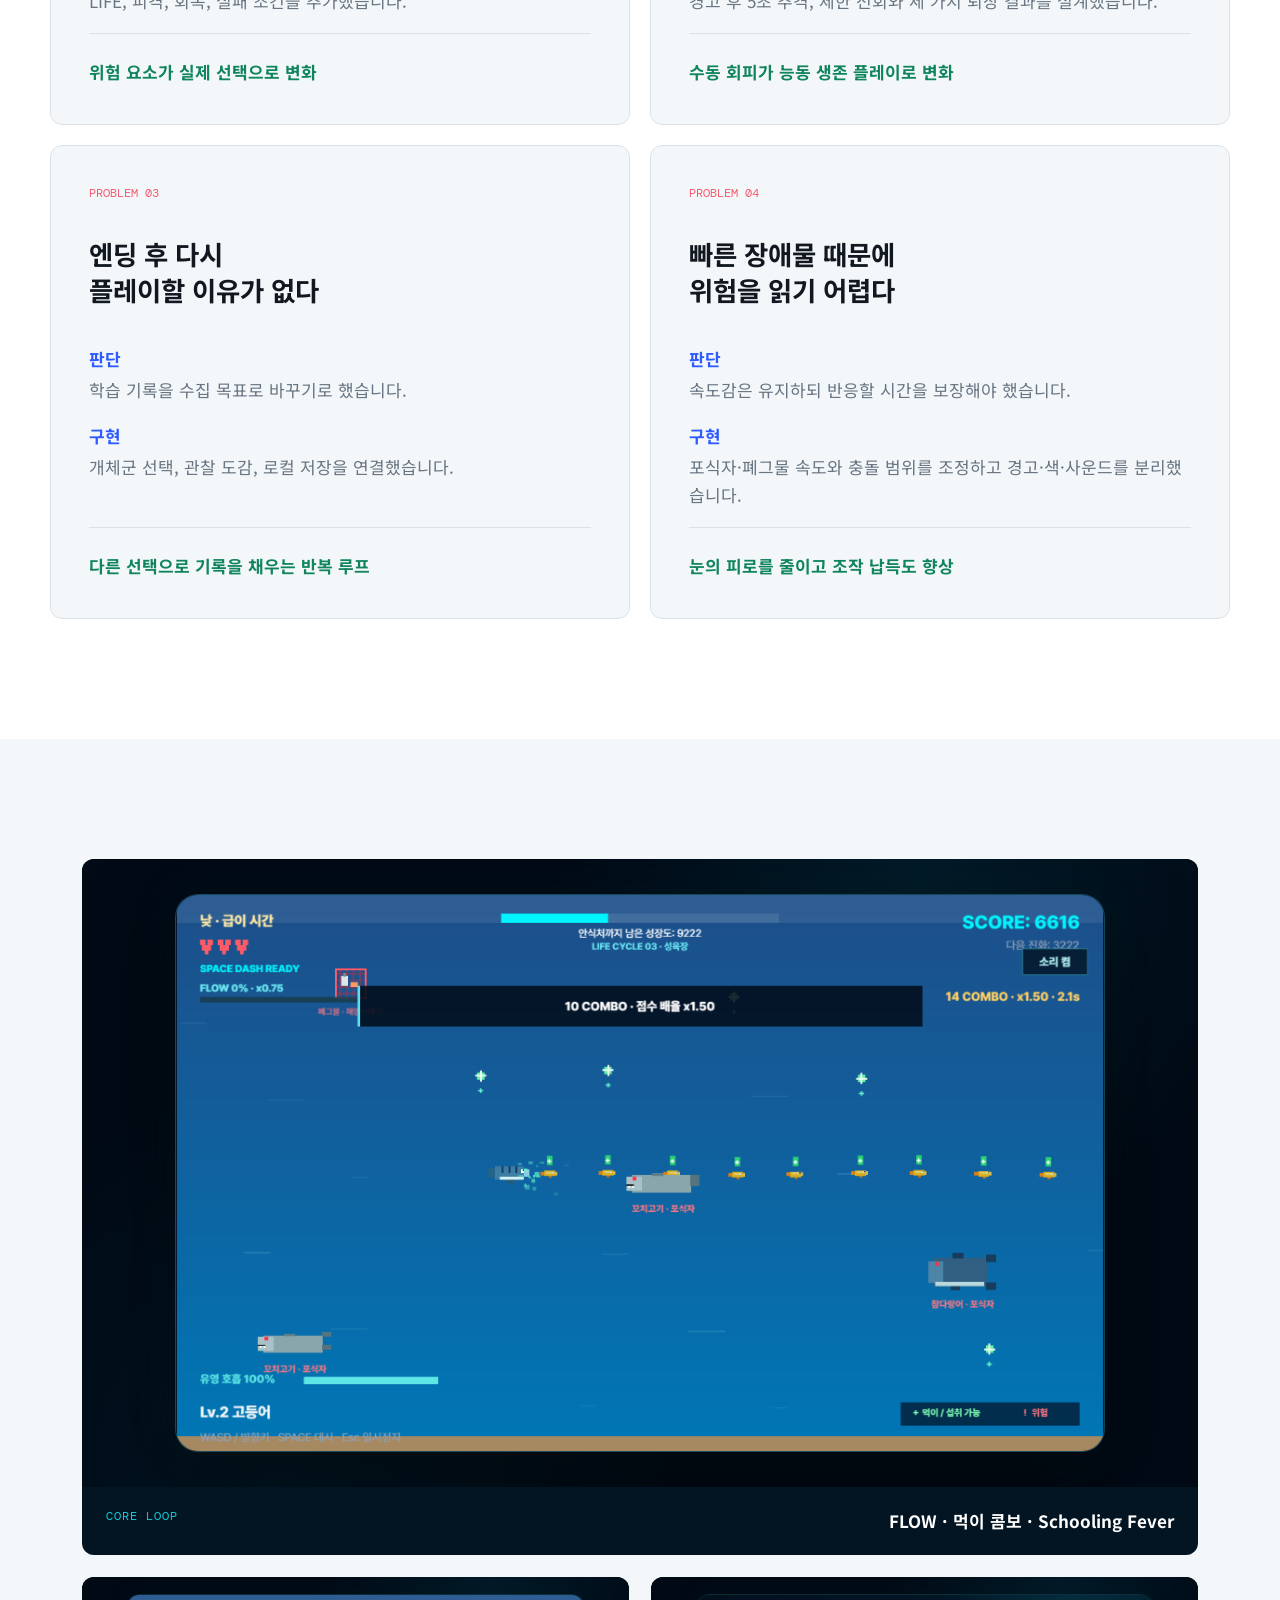
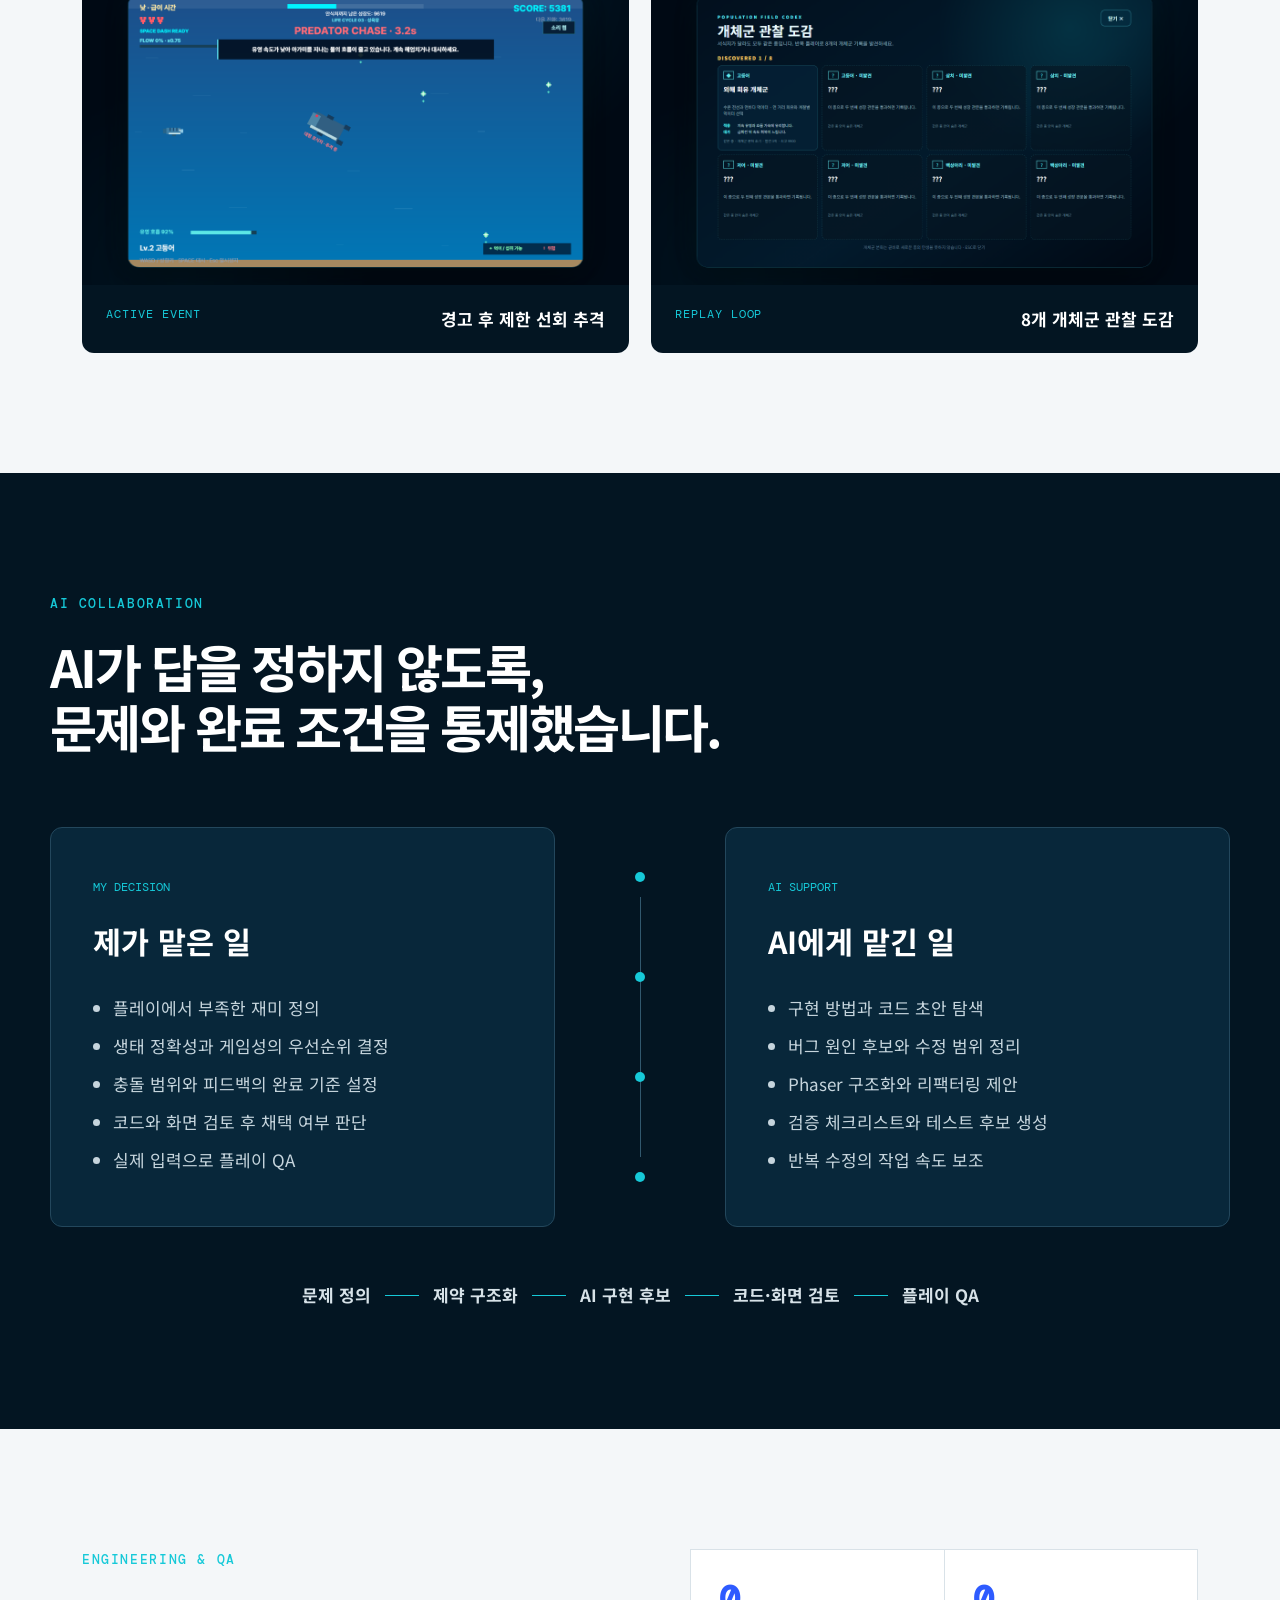
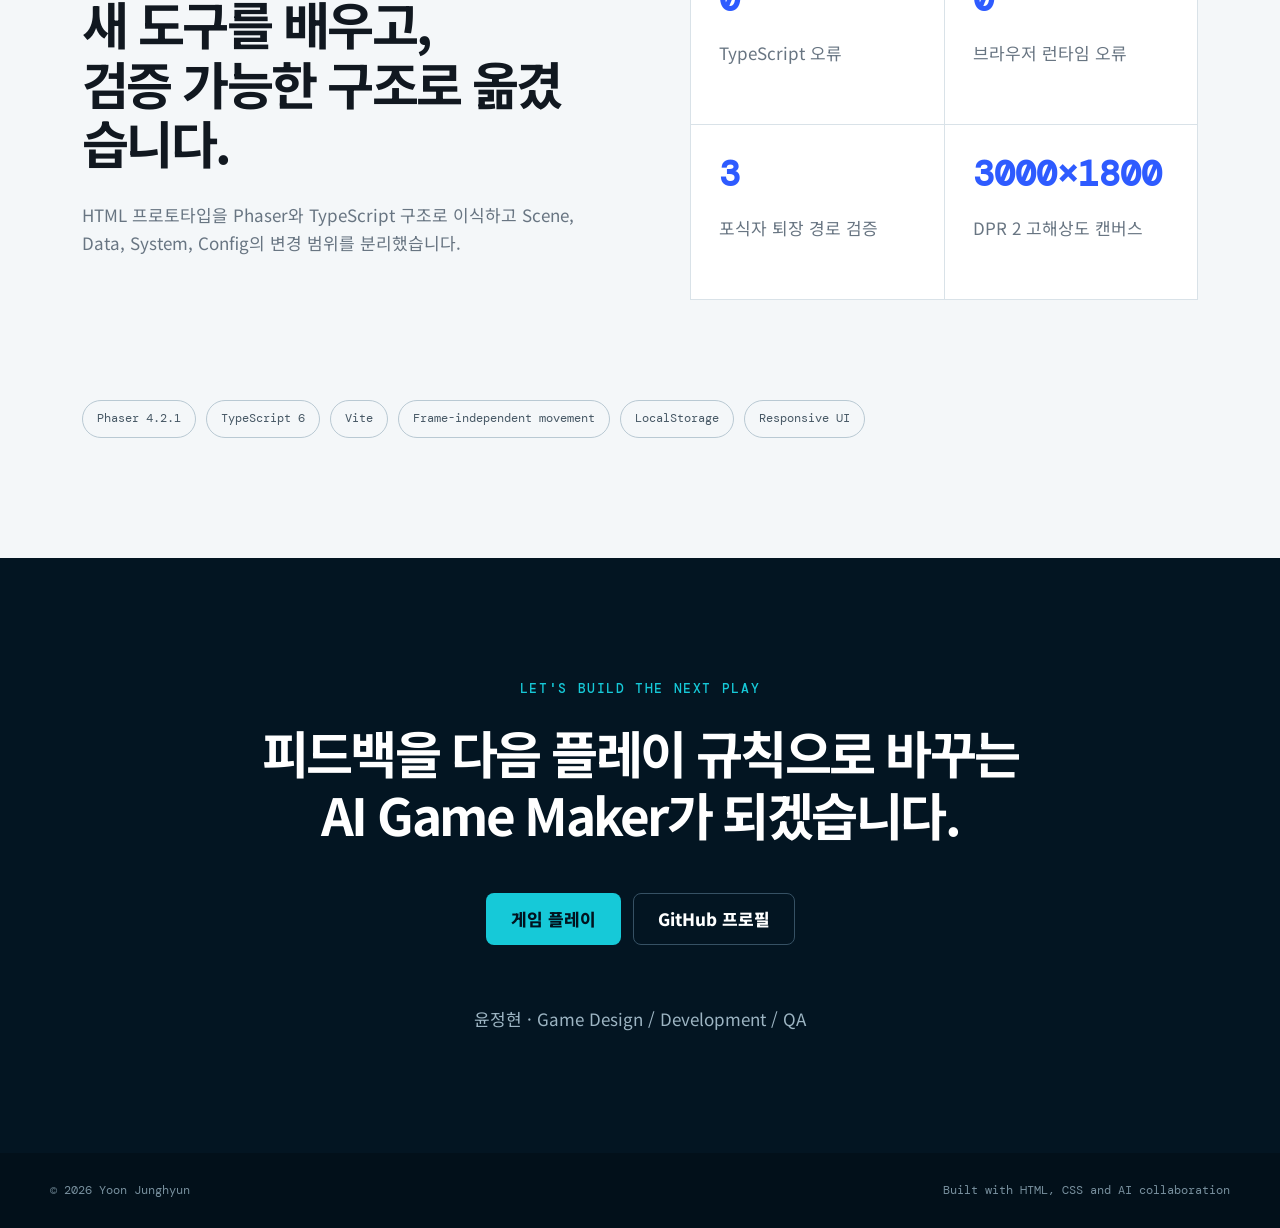
==== commit b3eebb1e: "Clarify project origin and ongoing status" ====
--- a/index.html
+++ b/index.html
@@ -32,11 +32,11 @@
     <main id="top">
       <section class="hero section-shell">
         <div class="hero-copy reveal">
-          <p class="eyebrow">AI GAME MAKER · PORTFOLIO</p>
-          <h1>문제를 정의하고,<br /><span>플레이 가능한 게임</span>으로<br />끝까지 완성합니다.</h1>
+          <p class="eyebrow">GAME DESIGN · DEVELOPMENT · ITERATION</p>
+          <h1>문제를 정의하고,<br /><span>플레이 가능한 게임</span>으로<br />구현하고 개선합니다.</h1>
           <p class="hero-description">
             게임의 재미가 부족한 이유를 관찰하고, AI와 협업해 기능을 구현한 뒤
-            실제 플레이로 다시 검증합니다. 기획과 개발의 경계를 넘나드는 윤정현입니다.
+            실제 플레이로 다시 검증하며 확장합니다. 기획과 개발의 경계를 넘나드는 윤정현입니다.
           </p>
           <div class="hero-actions">
             <a class="button primary" href="./game/">게임 플레이</a>
@@ -58,20 +58,22 @@
         <div class="section-heading reveal">
           <p class="eyebrow">01 · FEATURED PROJECT</p>
           <h2>치어에서 번식까지,<br />해양 생태를 직접 플레이하다.</h2>
-          <p>The Blue Journey는 생애주기와 생존 전략을 조작과 선택으로 경험하는 2D 해양 생태 교육 게임입니다.</p>
+          <p>The Blue Journey는 해양 생태 교육 데모에서 시작해, OpenAI 게임 해커톤 출품을 계기로 생존·수집·스토리 시스템을 확장한 진행형 2D 게임입니다.</p>
         </div>
         <div class="project-facts reveal delay-1">
+          <article><span>PROJECT ORIGIN</span><strong>해양 생태를 조작으로 배우는<br />교육용 데모에서 시작</strong></article>
+          <article><span>EXPANSION</span><strong>OpenAI 게임 해커톤 출품 과정에서<br />생존 · 수집 · 생애주기 시스템 확장</strong></article>
           <article><span>PROJECT GOAL</span><strong>설명 중심의 생태 교육을<br />직접 조작하는 경험으로 전환</strong></article>
           <article><span>MY ROLE</span><strong>Project Lead<br />Game Designer · Lead Developer</strong></article>
           <article><span>CONTRIBUTION</span><strong>기획 · 시스템 · 개발 · UI/UX<br />사운드 · 통합 QA 약 90%</strong></article>
-          <article><span>TEAMMATE</span><strong>플레이테스트 · 오류 확인<br />완성도 검수와 피드백</strong></article>
+          <article><span>CURRENT STATUS</span><strong>플레이 가능한 진행형 빌드<br />피드백을 반영하며 계속 개선 중</strong></article>
         </div>
       </section>
 
       <section class="ownership section-shell" id="ownership">
         <div class="ownership-lead reveal">
           <p class="eyebrow">MY OWNERSHIP</p>
-          <h2>아이디어를 정하는 데서 멈추지 않고,<br />플레이 가능한 결과까지 연결했습니다.</h2>
+          <h2>아이디어를 정하는 데서 멈추지 않고,<br />플레이 가능한 빌드까지 연결했습니다.</h2>
           <p>
             2인 팀에서 프로젝트 리드로 참여했습니다. 팀원이 플레이테스트와 검수를 맡았고,
             저는 문제 정의부터 시스템 설계, 구현, 화면 통합과 최종 QA까지 제작 전반을 담당했습니다.
@@ -157,9 +159,9 @@
 
       <section class="version-story section-shell">
         <div class="section-heading reveal">
-          <p class="eyebrow">FROM PROTOTYPE TO GAME</p>
-          <h2>첫 버전은 시작 화면은 있었지만,<br />계속 플레이할 이유가 부족했습니다.</h2>
-          <p>완성도를 한 번에 올리려 하지 않고, 실제 플레이에서 부족한 이유를 하나씩 찾아 규칙으로 바꿨습니다.</p>
+          <p class="eyebrow">DEMO → HACKATHON BUILD → ONGOING</p>
+          <h2>데모 버전에서 시작해,<br />해커톤 출품을 계기로 플레이 동기를 확장했습니다.</h2>
+          <p>출품 과정에서 실제 플레이에 부족한 이유를 하나씩 찾아 규칙으로 바꿨고, 현재도 피드백을 반영하며 개선하고 있습니다.</p>
         </div>
         <div class="version-compare">
           <figure class="reveal">
@@ -174,7 +176,7 @@
           </div>
           <figure class="reveal delay-2">
             <img src="./assets/blue-journey-cover.png" alt="생애주기와 미션을 보여주는 개선된 시작 화면" />
-            <figcaption><span>CURRENT BUILD</span><strong>목표·위험·성장 경로를 먼저 제시</strong></figcaption>
+            <figcaption><span>HACKATHON BUILD · IN PROGRESS</span><strong>목표·위험·성장 경로를 먼저 제시</strong></figcaption>
           </figure>
         </div>
       </section>
